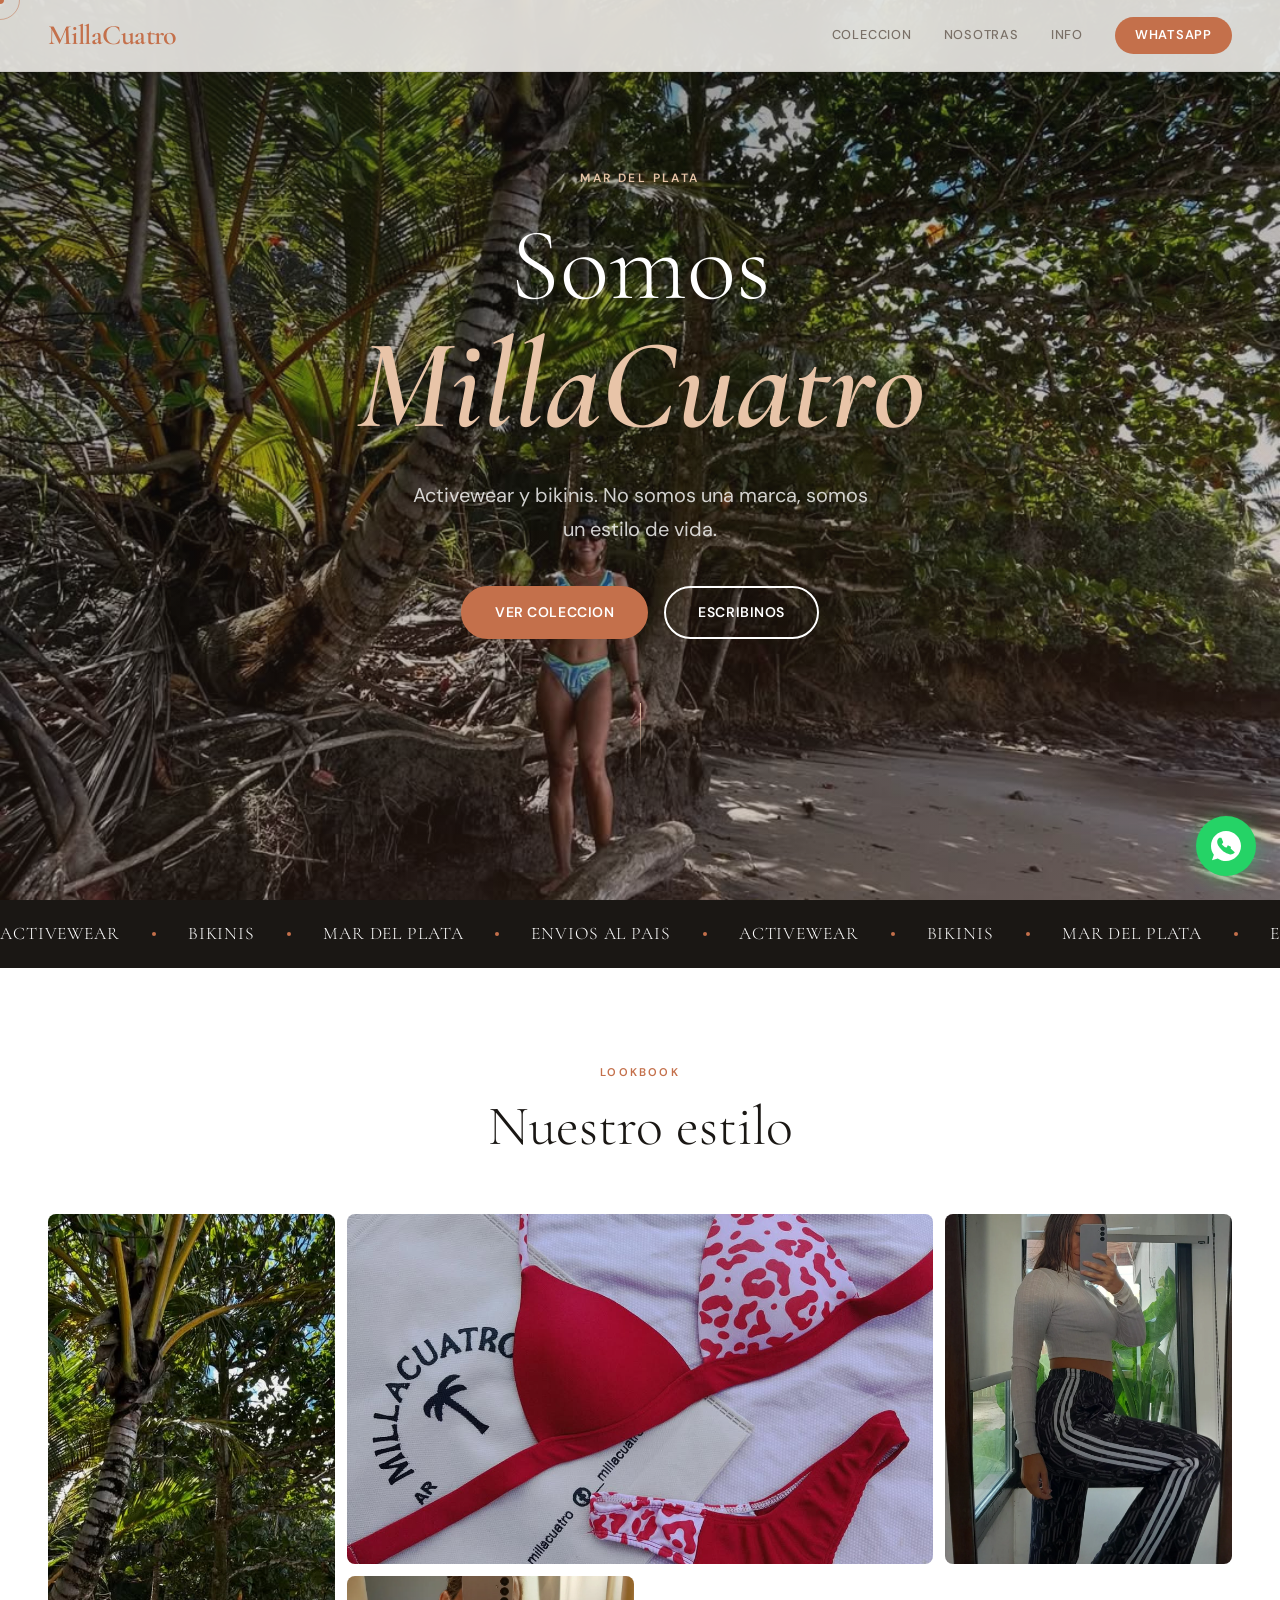
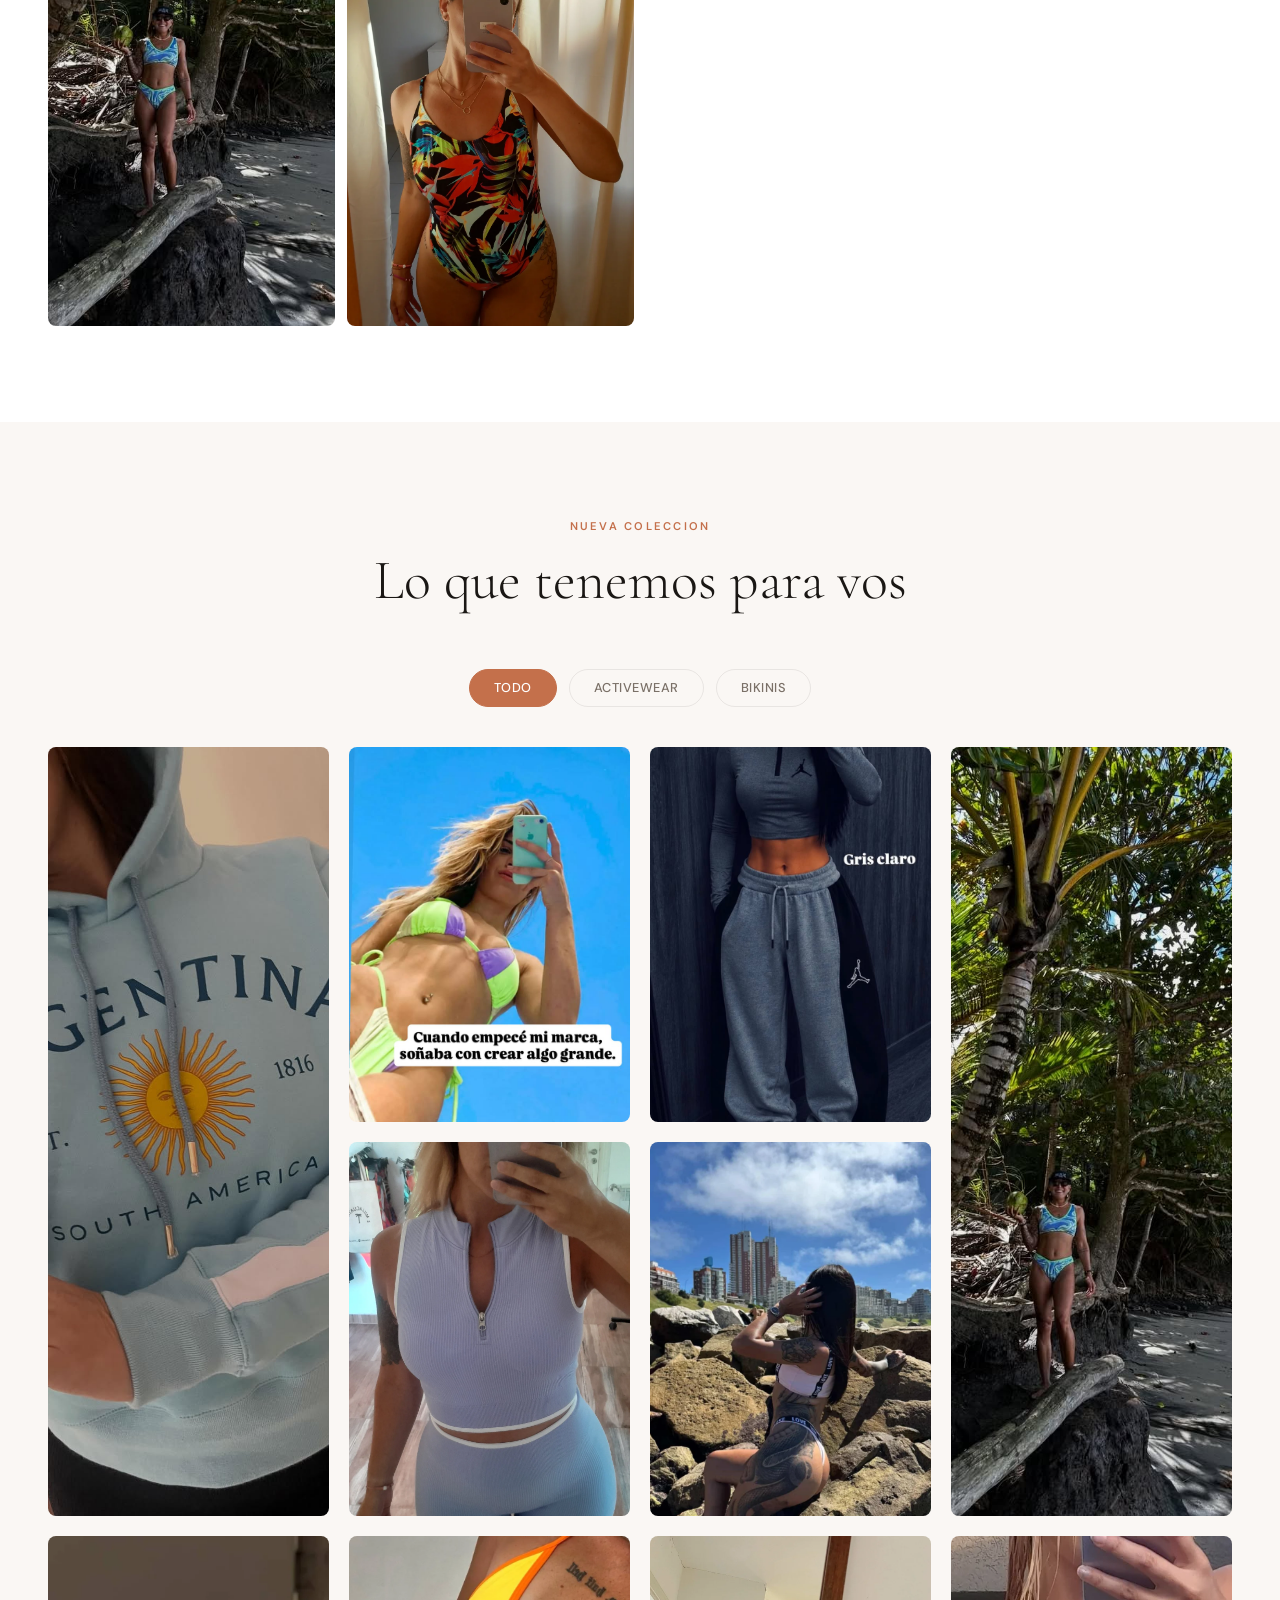
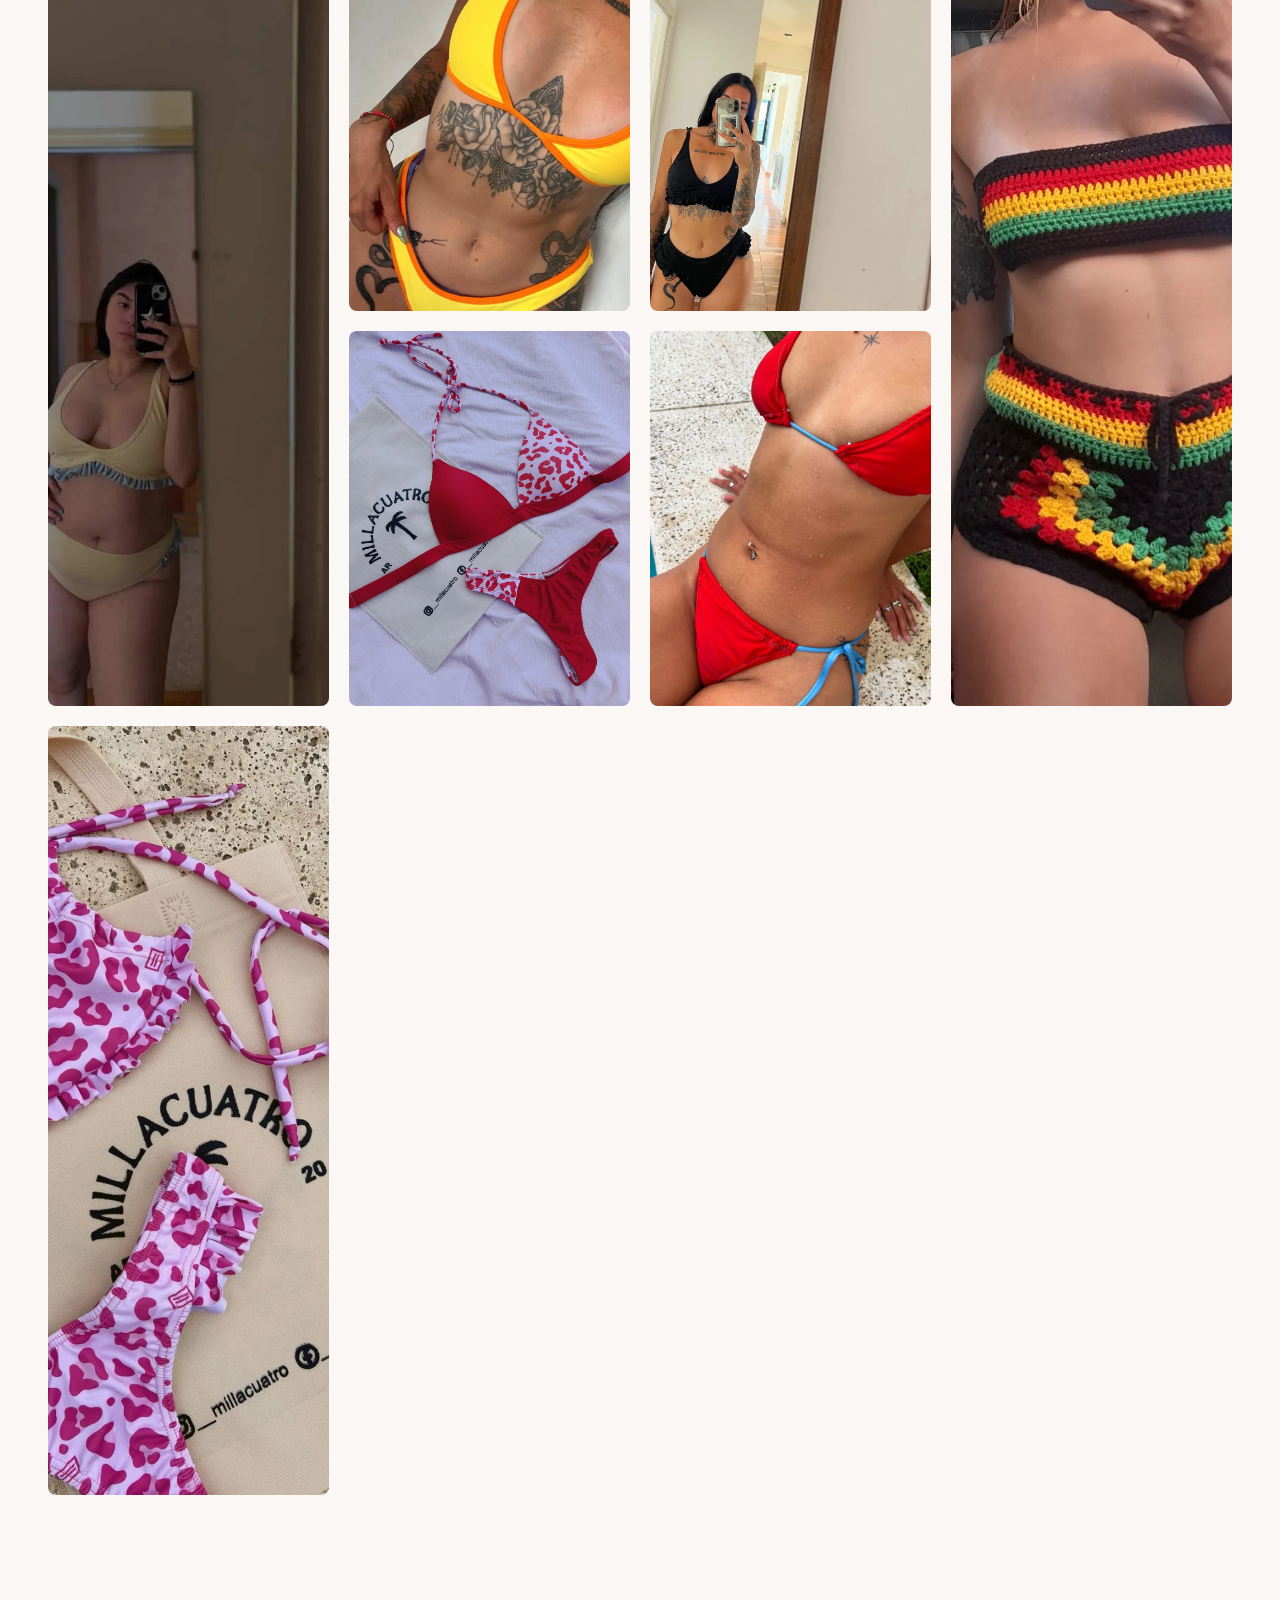
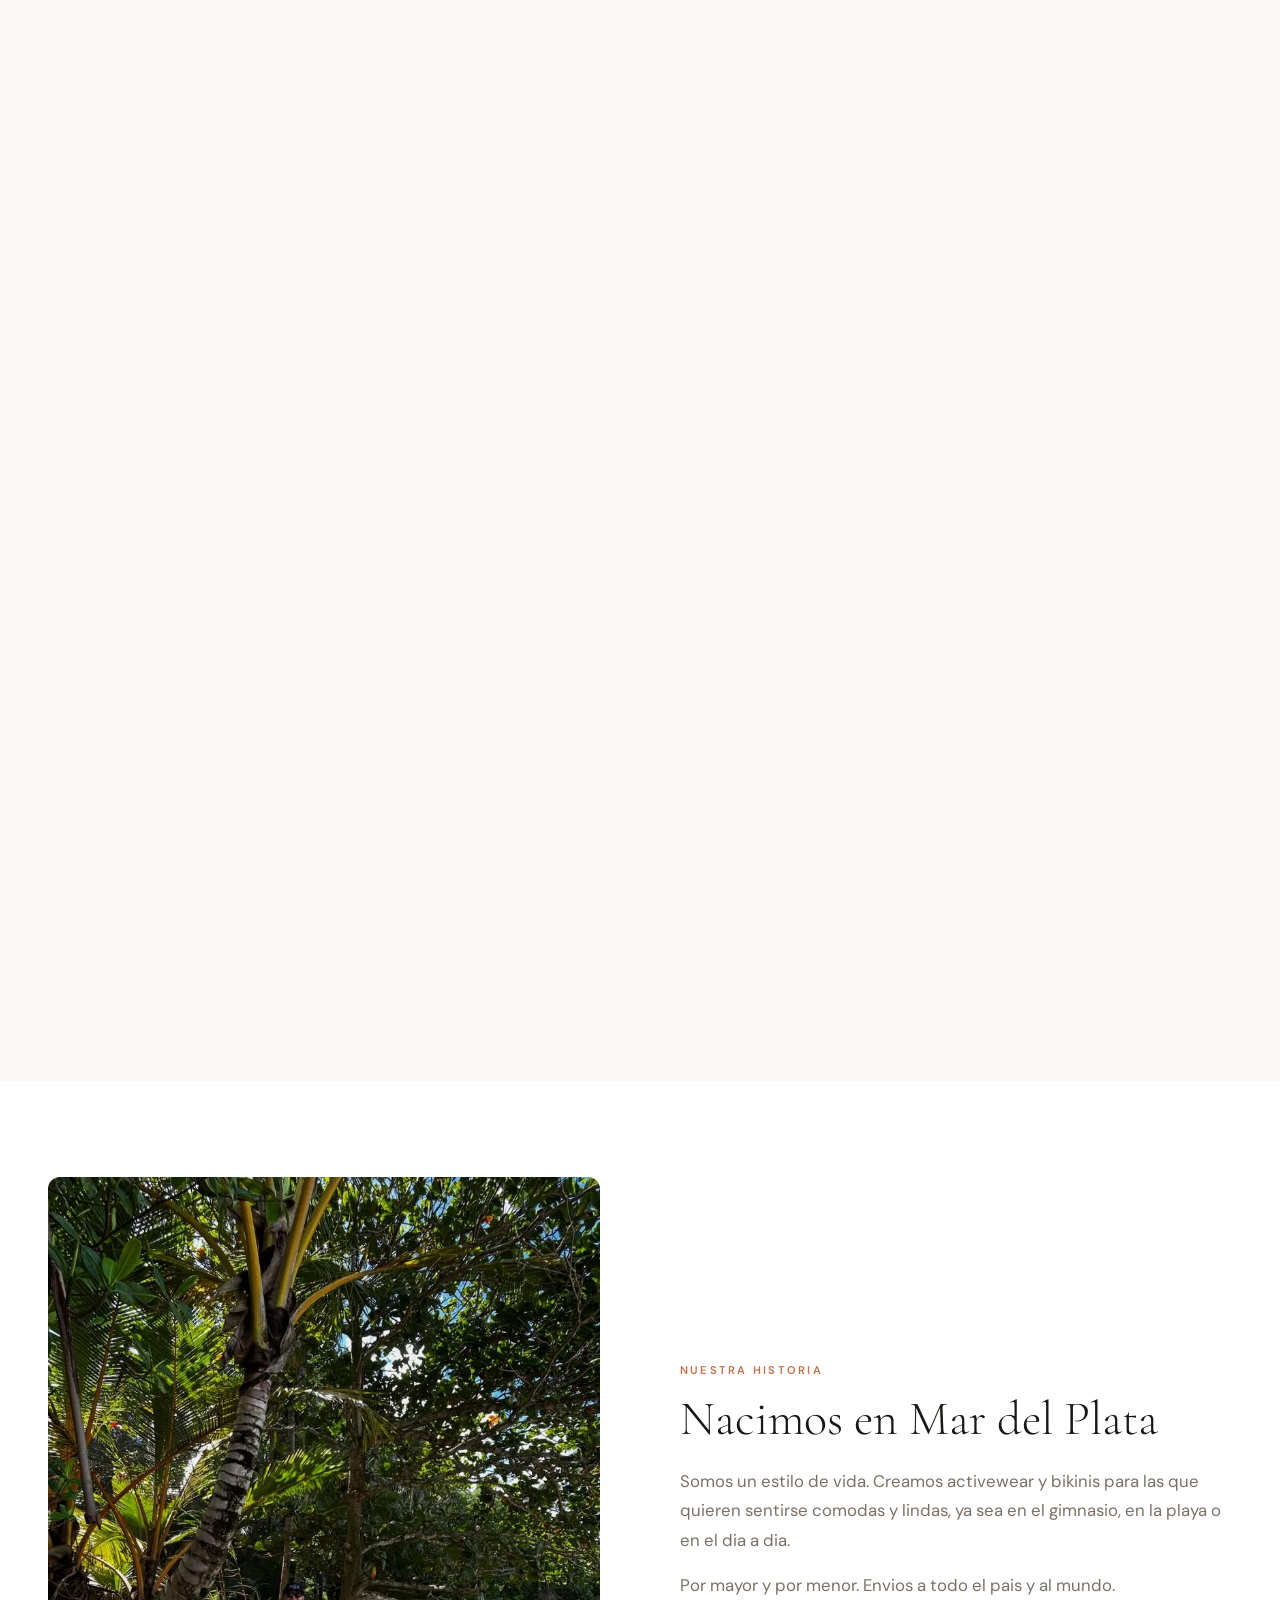
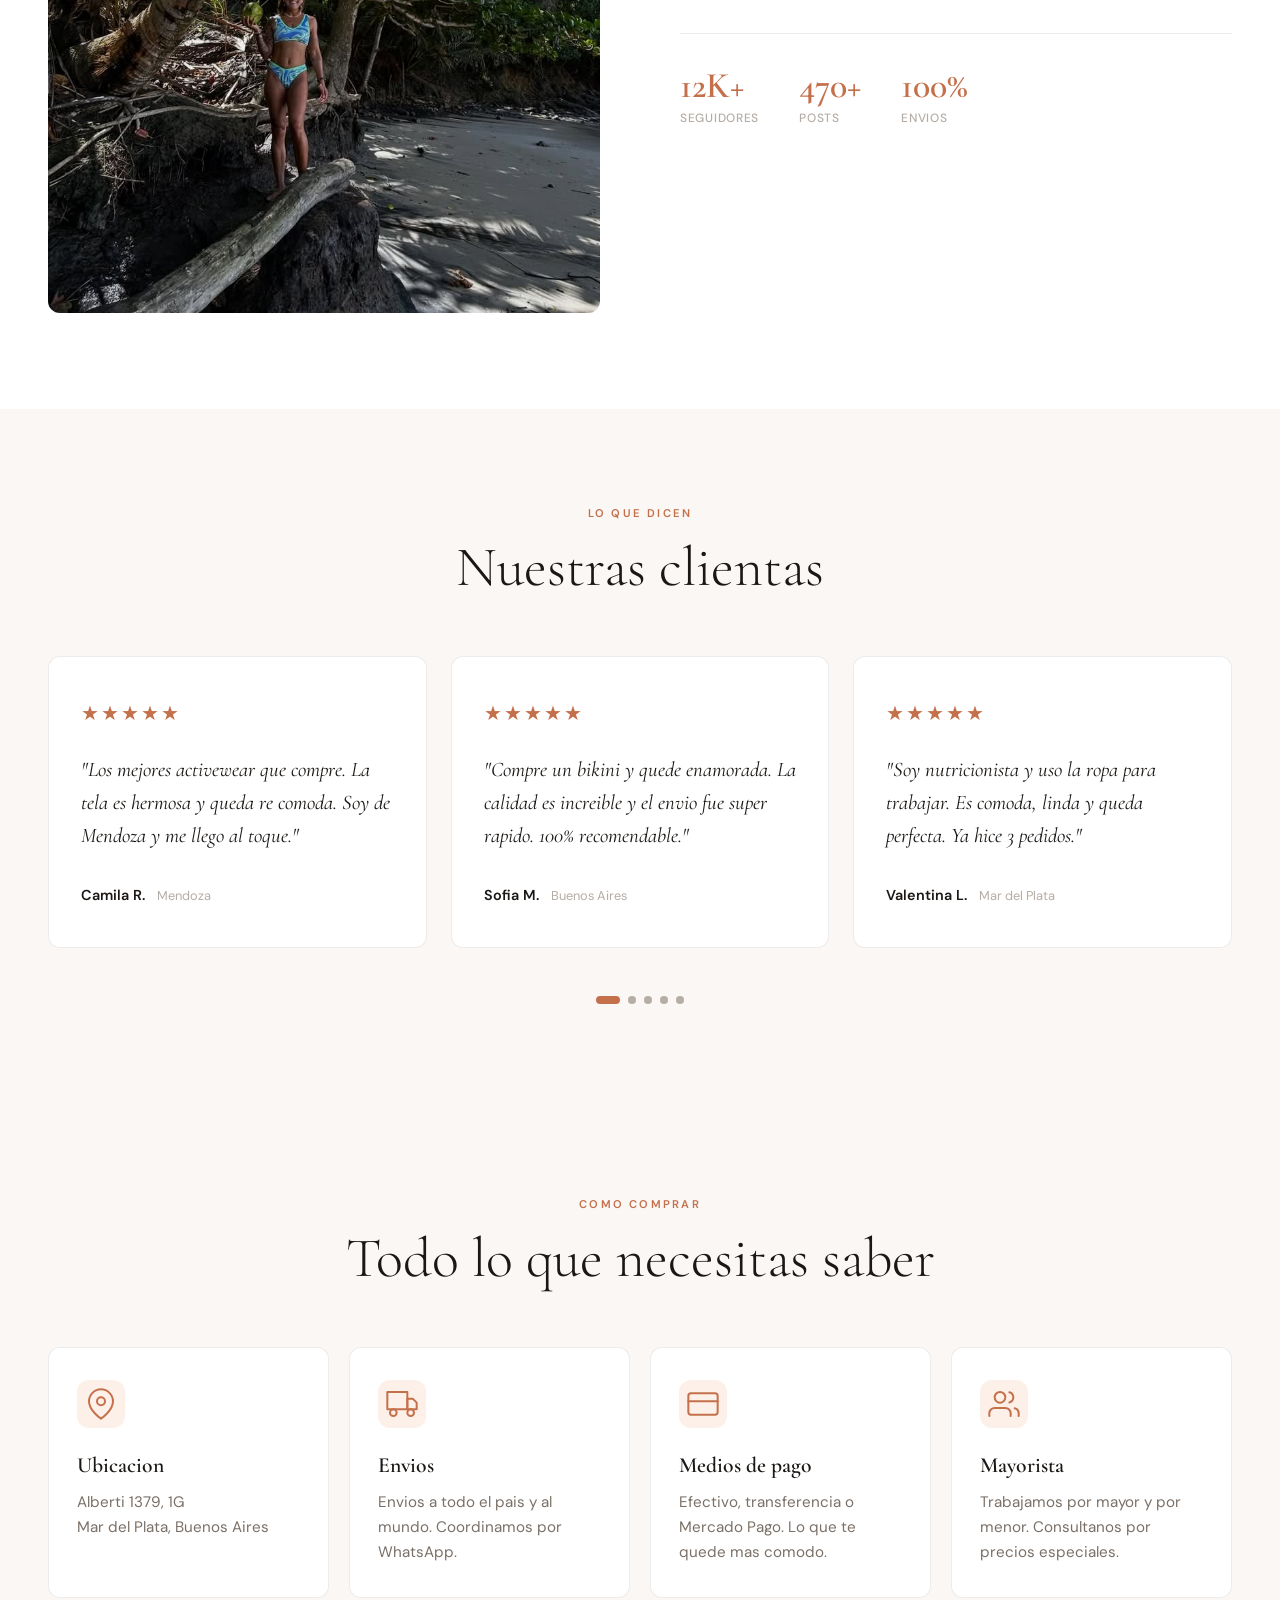
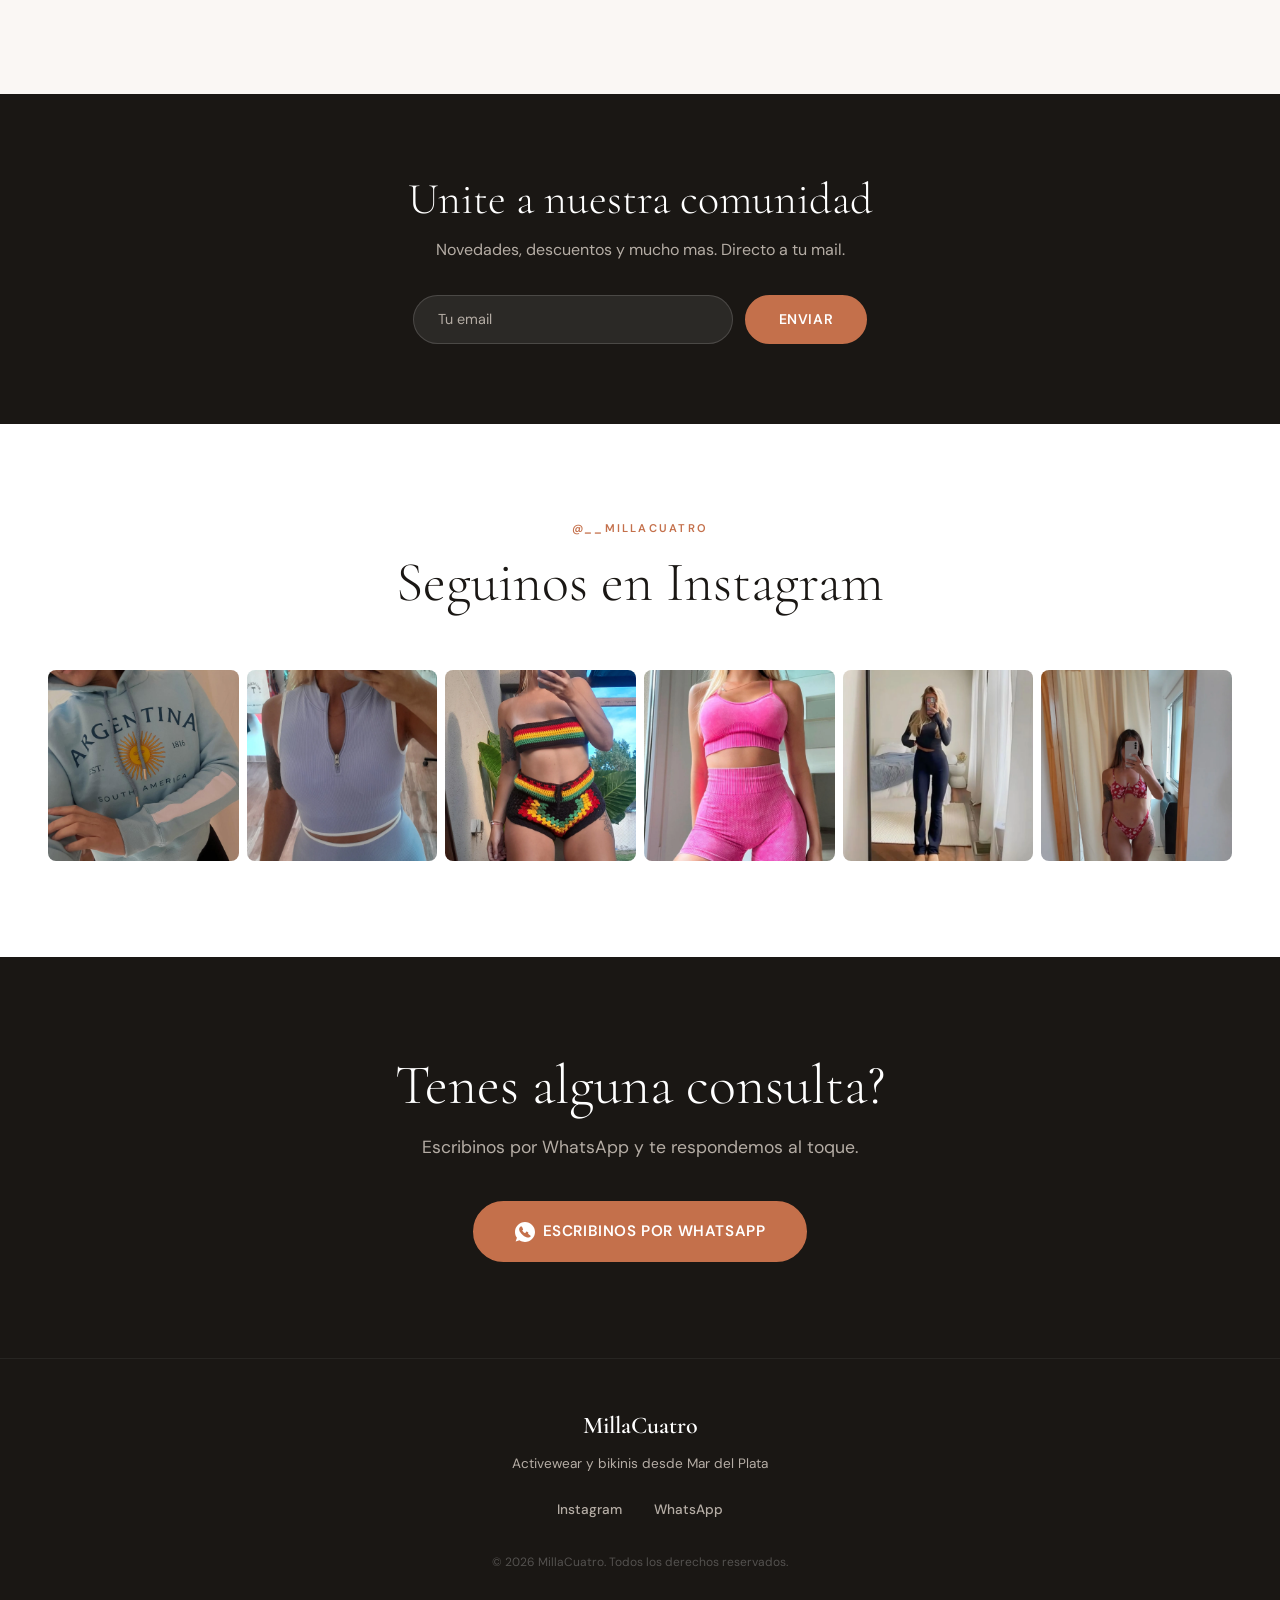
==== landing/index.html @ fb2aab0a "Landing page MillaCuatro con 8 features" ====
<!DOCTYPE html>
<html lang="es">
<head>
    <meta charset="UTF-8">
    <meta name="viewport" content="width=device-width, initial-scale=1.0">
    <title>MillaCuatro | Activewear y Bikinis en Mar del Plata</title>
    <meta name="description" content="MillaCuatro - Activewear y bikinis en Mar del Plata. Envios a todo el pais. Somos un estilo de vida.">
    <link rel="preconnect" href="https://fonts.googleapis.com">
    <link rel="preconnect" href="https://fonts.gstatic.com" crossorigin>
    <link href="https://fonts.googleapis.com/css2?family=Cormorant+Garamond:ital,wght@0,300;0,400;0,600;0,700;1,300;1,400&family=DM+Sans:ital,wght@0,300;0,400;0,500;0,600;0,700;1,400&display=swap" rel="stylesheet">
    <link rel="stylesheet" href="css/styles.css">
</head>
<body>

    <!-- Preloader -->
    <div class="preloader" id="preloader">
        <div class="preloader__inner">
            <span class="preloader__logo">MillaCuatro</span>
            <div class="preloader__bar"><div class="preloader__bar-fill"></div></div>
        </div>
    </div>

    <!-- Custom Cursor -->
    <div class="cursor" id="cursor"></div>
    <div class="cursor-follower" id="cursor-follower"></div>

    <!-- Header -->
    <header class="header" id="header">
        <div class="header__inner">
            <a href="#hero" class="header__logo">MillaCuatro</a>
            <nav class="header__nav" id="nav">
                <a href="#coleccion" class="header__link">Coleccion</a>
                <a href="#nosotras" class="header__link">Nosotras</a>
                <a href="#info" class="header__link">Info</a>
                <a href="#contacto" class="header__link header__link--cta">WhatsApp</a>
            </nav>
            <button class="header__burger" id="burger" aria-label="Menu">
                <span></span>
                <span></span>
                <span></span>
            </button>
        </div>
    </header>

    <!-- Mobile Menu -->
    <div class="mobile-menu" id="mobile-menu">
        <nav class="mobile-menu__nav">
            <a href="#coleccion" class="mobile-menu__link">Coleccion</a>
            <a href="#nosotras" class="mobile-menu__link">Nosotras</a>
            <a href="#info" class="mobile-menu__link">Info</a>
            <a href="#contacto" class="mobile-menu__link mobile-menu__link--cta">WhatsApp</a>
        </nav>
    </div>

    <!-- Hero -->
    <section class="hero" id="hero">
        <div class="hero__video-wrap">
            <video class="hero__video" autoplay muted loop playsinline poster="assets/productos/producto-04.jpg">
                <source src="assets/video/hero.mp4" type="video/mp4">
            </video>
            <div class="hero__overlay"></div>
        </div>
        <div class="hero__content">
            <p class="hero__tagline anim-fade-up">Mar del Plata</p>
            <h1 class="hero__title anim-fade-up" style="animation-delay: 0.15s">
                <span class="hero__title-line">Somos</span>
                <span class="hero__title-line hero__title-line--accent">MillaCuatro</span>
            </h1>
            <p class="hero__subtitle anim-fade-up" style="animation-delay: 0.3s">Activewear y bikinis. No somos una marca, somos un estilo de vida.</p>
            <div class="hero__actions anim-fade-up" style="animation-delay: 0.45s">
                <a href="#coleccion" class="btn btn--primary">Ver coleccion</a>
                <a href="https://wa.me/5492233396959" class="btn btn--outline" target="_blank" rel="noopener">Escribinos</a>
            </div>
            <div class="hero__scroll anim-fade-up" style="animation-delay: 0.6s">
                <div class="hero__scroll-line"></div>
            </div>
        </div>
    </section>

    <!-- Marquee -->
    <div class="marquee">
        <div class="marquee__inner">
            <span>Activewear</span>
            <span class="marquee__dot"></span>
            <span>Bikinis</span>
            <span class="marquee__dot"></span>
            <span>Mar del Plata</span>
            <span class="marquee__dot"></span>
            <span>Envios al pais</span>
            <span class="marquee__dot"></span>
            <span>Activewear</span>
            <span class="marquee__dot"></span>
            <span>Bikinis</span>
            <span class="marquee__dot"></span>
            <span>Mar del Plata</span>
            <span class="marquee__dot"></span>
            <span>Envios al pais</span>
            <span class="marquee__dot"></span>
        </div>
    </div>

    <!-- Lookbook -->
    <section class="lookbook" id="lookbook">
        <div class="container">
            <div class="section-header">
                <p class="section-header__tag anim-reveal">Lookbook</p>
                <h2 class="section-header__title anim-reveal">Nuestro estilo</h2>
            </div>
            <div class="lookbook__grid">
                <div class="lookbook__item lookbook__item--tall anim-reveal">
                    <img src="assets/productos/producto-04.jpg" alt="MillaCuatro Lookbook" loading="lazy">
                    <div class="lookbook__item-overlay">
                        <span class="lookbook__item-label">Activewear</span>
                    </div>
                </div>
                <div class="lookbook__item lookbook__item--wide anim-reveal">
                    <img src="assets/productos/producto-11.jpg" alt="MillaCuatro Lookbook" loading="lazy">
                    <div class="lookbook__item-overlay">
                        <span class="lookbook__item-label">Bikini</span>
                    </div>
                </div>
                <div class="lookbook__item anim-reveal">
                    <img src="assets/productos/producto-18.jpg" alt="MillaCuatro Lookbook" loading="lazy">
                    <div class="lookbook__item-overlay">
                        <span class="lookbook__item-label">Summer</span>
                    </div>
                </div>
                <div class="lookbook__item anim-reveal">
                    <img src="assets/productos/producto-23.jpg" alt="MillaCuatro Lookbook" loading="lazy">
                    <div class="lookbook__item-overlay">
                        <span class="lookbook__item-label">Estilo</span>
                    </div>
                </div>
            </div>
        </div>
    </section>

    <!-- Galeria de Productos -->
    <section class="gallery" id="coleccion">
        <div class="container">
            <div class="section-header">
                <p class="section-header__tag anim-reveal">Nueva coleccion</p>
                <h2 class="section-header__title anim-reveal">Lo que tenemos para vos</h2>
            </div>
            <div class="gallery__filters anim-reveal">
                <button class="gallery__filter active" data-filter="all">Todo</button>
                <button class="gallery__filter" data-filter="activewear">Activewear</button>
                <button class="gallery__filter" data-filter="bikini">Bikinis</button>
            </div>
            <div class="gallery__grid" id="gallery-grid">
                <!-- Se llena con JS -->
            </div>
        </div>
    </section>

    <!-- Nosotras -->
    <section class="about" id="nosotras">
        <div class="container">
            <div class="about__grid">
                <div class="about__image anim-reveal">
                    <img src="assets/productos/producto-04.jpg" alt="MillaCuatro" loading="lazy">
                </div>
                <div class="about__text">
                    <p class="section-header__tag anim-reveal">Nuestra historia</p>
                    <h2 class="about__title anim-reveal">Nacimos en Mar del Plata</h2>
                    <p class="about__desc anim-reveal">
                        Somos un estilo de vida. Creamos activewear y bikinis para las que quieren sentirse comodas y lindas, ya sea en el gimnasio, en la playa o en el dia a dia.
                    </p>
                    <p class="about__desc anim-reveal">
                        Por mayor y por menor. Envios a todo el pais y al mundo.
                    </p>
                    <div class="about__stats anim-reveal">
                        <div class="about__stat">
                            <span class="about__stat-num">12K+</span>
                            <span class="about__stat-label">Seguidores</span>
                        </div>
                        <div class="about__stat">
                            <span class="about__stat-num">470+</span>
                            <span class="about__stat-label">Posts</span>
                        </div>
                        <div class="about__stat">
                            <span class="about__stat-num">100%</span>
                            <span class="about__stat-label">Envios</span>
                        </div>
                    </div>
                </div>
            </div>
        </div>
    </section>

    <!-- Testimonios -->
    <section class="testimonials" id="testimonios">
        <div class="container">
            <div class="section-header">
                <p class="section-header__tag anim-reveal">Lo que dicen</p>
                <h2 class="section-header__title anim-reveal">Nuestras clientas</h2>
            </div>
            <div class="testimonials__wrapper anim-reveal">
                <div class="testimonials__track" id="testimonials-track">
                    <div class="testimonials__slide">
                        <div class="testimonials__card">
                            <div class="testimonials__stars">&#9733;&#9733;&#9733;&#9733;&#9733;</div>
                            <p class="testimonials__text">"Los mejores activewear que compre. La tela es hermosa y queda re comoda. Soy de Mendoza y me llego al toque."</p>
                            <div class="testimonials__author">
                                <span class="testimonials__name">Camila R.</span>
                                <span class="testimonials__location">Mendoza</span>
                            </div>
                        </div>
                    </div>
                    <div class="testimonials__slide">
                        <div class="testimonials__card">
                            <div class="testimonials__stars">&#9733;&#9733;&#9733;&#9733;&#9733;</div>
                            <p class="testimonials__text">"Compre un bikini y quede enamorada. La calidad es increible y el envio fue super rapido. 100% recomendable."</p>
                            <div class="testimonials__author">
                                <span class="testimonials__name">Sofia M.</span>
                                <span class="testimonials__location">Buenos Aires</span>
                            </div>
                        </div>
                    </div>
                    <div class="testimonials__slide">
                        <div class="testimonials__card">
                            <div class="testimonials__stars">&#9733;&#9733;&#9733;&#9733;&#9733;</div>
                            <p class="testimonials__text">"Soy nutricionista y uso la ropa para trabajar. Es comoda, linda y queda perfecta. Ya hice 3 pedidos."</p>
                            <div class="testimonials__author">
                                <span class="testimonials__name">Valentina L.</span>
                                <span class="testimonials__location">Mar del Plata</span>
                            </div>
                        </div>
                    </div>
                    <div class="testimonials__slide">
                        <div class="testimonials__card">
                            <div class="testimonials__stars">&#9733;&#9733;&#9733;&#9733;&#9733;</div>
                            <p class="testimonials__text">"El mejor lugar para comprar activewear. Los colores son hermosos y los precios son muy buenos para la calidad."</p>
                            <div class="testimonials__author">
                                <span class="testimonials__name">Julieta P.</span>
                                <span class="testimonials__location">Cordoba</span>
                            </div>
                        </div>
                    </div>
                    <div class="testimonials__slide">
                        <div class="testimonials__card">
                            <div class="testimonials__stars">&#9733;&#9733;&#9733;&#9733;&#9733;</div>
                            <p class="testimonials__text">"Les compre a mis amigas y todas quedaron encantadas. Son re lindos y muy comodos para el gym y la playa."</p>
                            <div class="testimonials__author">
                                <span class="testimonials__name">Lucia A.</span>
                                <span class="testimonials__location">Santa Fe</span>
                            </div>
                        </div>
                    </div>
                </div>
                <div class="testimonials__dots" id="testimonials-dots"></div>
            </div>
        </div>
    </section>

    <!-- Info -->
    <section class="info" id="info">
        <div class="container">
            <div class="section-header">
                <p class="section-header__tag anim-reveal">Como comprar</p>
                <h2 class="section-header__title anim-reveal">Todo lo que necesitas saber</h2>
            </div>
            <div class="info__grid">
                <div class="info__card anim-reveal">
                    <div class="info__card-icon">
                        <svg width="32" height="32" viewBox="0 0 24 24" fill="none" stroke="currentColor" stroke-width="1.5" stroke-linecap="round" stroke-linejoin="round"><path d="M21 10c0 7-9 13-9 13s-9-6-9-13a9 9 0 0 1 18 0z"/><circle cx="12" cy="10" r="3"/></svg>
                    </div>
                    <h3 class="info__card-title">Ubicacion</h3>
                    <p class="info__card-text">Alberti 1379, 1G<br>Mar del Plata, Buenos Aires</p>
                </div>
                <div class="info__card anim-reveal">
                    <div class="info__card-icon">
                        <svg width="32" height="32" viewBox="0 0 24 24" fill="none" stroke="currentColor" stroke-width="1.5" stroke-linecap="round" stroke-linejoin="round"><rect x="1" y="3" width="15" height="13"/><polygon points="16 8 20 8 23 11 23 16 16 16 16 8"/><circle cx="5.5" cy="18.5" r="2.5"/><circle cx="18.5" cy="18.5" r="2.5"/></svg>
                    </div>
                    <h3 class="info__card-title">Envios</h3>
                    <p class="info__card-text">Envios a todo el pais y al mundo. Coordinamos por WhatsApp.</p>
                </div>
                <div class="info__card anim-reveal">
                    <div class="info__card-icon">
                        <svg width="32" height="32" viewBox="0 0 24 24" fill="none" stroke="currentColor" stroke-width="1.5" stroke-linecap="round" stroke-linejoin="round"><rect x="1" y="4" width="22" height="16" rx="2" ry="2"/><line x1="1" y1="10" x2="23" y2="10"/></svg>
                    </div>
                    <h3 class="info__card-title">Medios de pago</h3>
                    <p class="info__card-text">Efectivo, transferencia o Mercado Pago. Lo que te quede mas comodo.</p>
                </div>
                <div class="info__card anim-reveal">
                    <div class="info__card-icon">
                        <svg width="32" height="32" viewBox="0 0 24 24" fill="none" stroke="currentColor" stroke-width="1.5" stroke-linecap="round" stroke-linejoin="round"><path d="M17 21v-2a4 4 0 0 0-4-4H5a4 4 0 0 0-4 4v2"/><circle cx="9" cy="7" r="4"/><path d="M23 21v-2a4 4 0 0 0-3-3.87"/><path d="M16 3.13a4 4 0 0 1 0 7.75"/></svg>
                    </div>
                    <h3 class="info__card-title">Mayorista</h3>
                    <p class="info__card-text">Trabajamos por mayor y por menor. Consultanos por precios especiales.</p>
                </div>
            </div>
        </div>
    </section>

    <!-- Newsletter -->
    <section class="newsletter" id="newsletter">
        <div class="container">
            <div class="newsletter__inner anim-reveal">
                <h2 class="newsletter__title">Unite a nuestra comunidad</h2>
                <p class="newsletter__text">Novedades, descuentos y mucho mas. Directo a tu mail.</p>
                <form class="newsletter__form" id="newsletter-form">
                    <input type="email" class="newsletter__input" placeholder="Tu email" required>
                    <button type="submit" class="btn btn--primary">Enviar</button>
                </form>
                <p class="newsletter__success" id="newsletter-success">Gracias! Pronto te escribimos.</p>
            </div>
        </div>
    </section>

    <!-- Instagram Feed -->
    <section class="instagram-feed" id="instagram">
        <div class="container">
            <div class="section-header">
                <p class="section-header__tag anim-reveal">@__millacuatro</p>
                <h2 class="section-header__title anim-reveal">Seguinos en Instagram</h2>
            </div>
            <div class="instagram-feed__grid anim-reveal" id="instagram-grid">
                <!-- Se llena con JS -->
            </div>
        </div>
    </section>

    <!-- CTA -->
    <section class="cta" id="contacto">
        <div class="container">
            <div class="cta__inner anim-reveal">
                <h2 class="cta__title">Tenes alguna consulta?</h2>
                <p class="cta__text">Escribinos por WhatsApp y te respondemos al toque.</p>
                <a href="https://wa.me/5492233396959" class="btn btn--primary btn--lg" target="_blank" rel="noopener">
                    <svg width="20" height="20" viewBox="0 0 32 32" fill="currentColor" style="margin-right: 8px; vertical-align: middle;"><path d="M16.004 0h-.008C7.174 0 0 7.176 0 16c0 3.5 1.132 6.744 3.058 9.374L1.054 31.25l6.112-1.97C9.688 30.994 12.764 32 16.004 32 24.826 32 32 24.822 32 16S24.826 0 16.004 0zm9.326 22.594c-.39 1.096-1.932 2.008-3.158 2.27-.84.18-1.936.322-5.648-1.216-4.75-1.97-7.806-6.79-8.04-7.104-.226-.314-1.896-2.524-1.896-4.814s1.2-3.41 1.63-3.882c.39-.428.924-.56 1.23-.56.314 0 .628.004.902.016.29.012.68-.11 1.064.812.39.944 1.33 3.24 1.446 3.472.116.232.194.504-.04.818-.232.314-.39.504-.78.818-.39.314-.78.702-.112 1.336.668.634 1.186 1.14 1.818 1.834.816.892 1.51 1.17 2.054 1.302.544.132.856-.116 1.17-.648.2-.338.47-.884.736-1.418.188-.39.428-.438.722-.264.296.172 1.872.884 2.194 1.042.322.158.536.238.614.37.078.132.078.764-.312 1.86z"/></svg>
                    Escribinos por WhatsApp
                </a>
            </div>
        </div>
    </section>

    <!-- Footer -->
    <footer class="footer">
        <div class="container">
            <div class="footer__inner">
                <div class="footer__brand">
                    <span class="footer__logo">MillaCuatro</span>
                    <p class="footer__tagline">Activewear y bikinis desde Mar del Plata</p>
                </div>
                <div class="footer__links">
                    <a href="https://www.instagram.com/__millacuatro/" target="_blank" rel="noopener" class="footer__link">Instagram</a>
                    <a href="https://wa.me/5492233396959" target="_blank" rel="noopener" class="footer__link">WhatsApp</a>
                </div>
                <p class="footer__copy">&copy; 2026 MillaCuatro. Todos los derechos reservados.</p>
            </div>
        </div>
    </footer>

    <!-- Boton fijo de WhatsApp -->
    <a href="https://wa.me/5492233396959" class="whatsapp-float" target="_blank" rel="noopener" aria-label="WhatsApp">
        <svg viewBox="0 0 32 32" fill="white" xmlns="http://www.w3.org/2000/svg">
            <path d="M16.004 0h-.008C7.174 0 0 7.176 0 16c0 3.5 1.132 6.744 3.058 9.374L1.054 31.25l6.112-1.97C9.688 30.994 12.764 32 16.004 32 24.826 32 32 24.822 32 16S24.826 0 16.004 0zm9.326 22.594c-.39 1.096-1.932 2.008-3.158 2.27-.84.18-1.936.322-5.648-1.216-4.75-1.97-7.806-6.79-8.04-7.104-.226-.314-1.896-2.524-1.896-4.814s1.2-3.41 1.63-3.882c.39-.428.924-.56 1.23-.56.314 0 .628.004.902.016.29.012.68-.11 1.064.812.39.944 1.33 3.24 1.446 3.472.116.232.194.504-.04.818-.232.314-.39.504-.78.818-.39.314-.78.702-.112 1.336.668.634 1.186 1.14 1.818 1.834.816.892 1.51 1.17 2.054 1.302.544.132.856-.116 1.17-.648.2-.338.47-.884.736-1.418.188-.39.428-.438.722-.264.296.172 1.872.884 2.194 1.042.322.158.536.238.614.37.078.132.078.764-.312 1.86z"/>
        </svg>
    </a>

    <script src="js/main.js"></script>
</body>
</html>
---- landing/css/styles.css ----
/* ========================================
   MillaCuatro - Landing Page
   Inspired by Zara, Jacquemus, Gymshark
   Mobile-first, animated, professional
   ======================================== */

/* --- Reset --- */
*,
*::before,
*::after {
    margin: 0;
    padding: 0;
    box-sizing: border-box;
}

html {
    scroll-behavior: smooth;
    scroll-padding-top: 80px;
    font-size: 16px;
}

body {
    font-family: 'DM Sans', -apple-system, BlinkMacSystemFont, sans-serif;
    background-color: var(--bg);
    color: var(--text);
    line-height: 1.6;
    -webkit-font-smoothing: antialiased;
    -moz-osx-font-smoothing: grayscale;
    overflow-x: hidden;
    cursor: none;
}

img {
    display: block;
    max-width: 100%;
    height: auto;
}

a {
    text-decoration: none;
    color: inherit;
}

button {
    border: none;
    background: none;
    cursor: pointer;
    font-family: inherit;
}

/* --- Variables --- */
:root {
    --bg: #FAF7F4;
    --bg-alt: #F2ECE6;
    --bg-dark: #1A1714;
    --text: #1A1714;
    --text-light: #7A7067;
    --text-muted: #B5ADA5;
    --accent: #C4704B;
    --accent-hover: #A85A38;
    --accent-light: #E8C4A8;
    --accent-bg: #FDF0E8;
    --white: #FFFFFF;
    --border: rgba(26, 23, 20, 0.08);
    --font-heading: 'Cormorant Garamond', Georgia, serif;
    --font-body: 'DM Sans', -apple-system, BlinkMacSystemFont, sans-serif;
    --container: 1280px;
    --gutter: clamp(1.25rem, 4vw, 3rem);
    --radius: 12px;
    --radius-sm: 8px;
    --shadow-sm: 0 2px 8px rgba(26, 23, 20, 0.04);
    --shadow-md: 0 8px 30px rgba(26, 23, 20, 0.08);
    --shadow-lg: 0 20px 60px rgba(26, 23, 20, 0.12);
    --transition: 0.4s cubic-bezier(0.25, 0.46, 0.45, 0.94);
    --transition-fast: 0.25s cubic-bezier(0.25, 0.46, 0.45, 0.94);
}

/* --- Container --- */
.container {
    max-width: var(--container);
    margin: 0 auto;
    padding: 0 var(--gutter);
}

/* ========================================
   Preloader
   ======================================== */
.preloader {
    position: fixed;
    inset: 0;
    z-index: 9999;
    background: var(--bg);
    display: flex;
    align-items: center;
    justify-content: center;
    transition: opacity 0.6s ease, visibility 0.6s ease;
}

.preloader.hidden {
    opacity: 0;
    visibility: hidden;
    pointer-events: none;
}

.preloader__inner {
    text-align: center;
}

.preloader__logo {
    font-family: var(--font-heading);
    font-size: 2.5rem;
    font-weight: 600;
    color: var(--accent);
    display: block;
    margin-bottom: 2rem;
    animation: preloaderPulse 1.5s ease-in-out infinite;
}

@keyframes preloaderPulse {
    0%, 100% { opacity: 1; }
    50% { opacity: 0.5; }
}

.preloader__bar {
    width: 200px;
    height: 2px;
    background: var(--border);
    border-radius: 2px;
    overflow: hidden;
    margin: 0 auto;
}

.preloader__bar-fill {
    width: 0%;
    height: 100%;
    background: var(--accent);
    border-radius: 2px;
    animation: preloaderBar 2s ease-in-out forwards;
}

@keyframes preloaderBar {
    0% { width: 0%; }
    50% { width: 70%; }
    100% { width: 100%; }
}

/* ========================================
   Custom Cursor
   ======================================== */
.cursor {
    position: fixed;
    top: 0;
    left: 0;
    width: 8px;
    height: 8px;
    background: var(--accent);
    border-radius: 50%;
    pointer-events: none;
    z-index: 10000;
    transform: translate(-50%, -50%);
    transition: width 0.2s, height 0.2s, background 0.2s;
}

.cursor-follower {
    position: fixed;
    top: 0;
    left: 0;
    width: 40px;
    height: 40px;
    border: 1.5px solid var(--accent);
    border-radius: 50%;
    pointer-events: none;
    z-index: 9999;
    transform: translate(-50%, -50%);
    transition: width 0.3s, height 0.3s, border-color 0.3s;
    opacity: 0.5;
}

.cursor--hover {
    width: 16px;
    height: 16px;
    background: var(--accent-hover);
}

.cursor-follower--hover {
    width: 60px;
    height: 60px;
    border-color: var(--accent-hover);
    opacity: 0.3;
}

/* ========================================
   Buttons
   ======================================== */
.btn {
    display: inline-flex;
    align-items: center;
    justify-content: center;
    padding: 0.85rem 2rem;
    font-family: var(--font-body);
    font-size: 0.875rem;
    font-weight: 600;
    letter-spacing: 0.04em;
    text-transform: uppercase;
    border-radius: 50px;
    transition: all var(--transition);
    cursor: pointer;
    white-space: nowrap;
}

.btn--primary {
    background-color: var(--accent);
    color: var(--white);
    border: 2px solid var(--accent);
}

.btn--primary:hover {
    background-color: var(--accent-hover);
    border-color: var(--accent-hover);
    transform: translateY(-2px);
    box-shadow: 0 8px 25px rgba(196, 112, 75, 0.35);
}

.btn--outline {
    background: transparent;
    color: var(--white);
    border: 2px solid var(--white);
}

.btn--outline:hover {
    background: var(--white);
    color: var(--text);
    transform: translateY(-2px);
}

.btn--lg {
    padding: 1rem 2.5rem;
    font-size: 0.95rem;
}

/* ========================================
   Header
   ======================================== */
.header {
    position: fixed;
    top: 0;
    left: 0;
    right: 0;
    z-index: 1000;
    height: 72px;
    display: flex;
    align-items: center;
    background: rgba(250, 247, 244, 0.85);
    backdrop-filter: blur(20px);
    -webkit-backdrop-filter: blur(20px);
    border-bottom: 1px solid var(--border);
    transition: all var(--transition);
}

.header--scrolled {
    height: 64px;
    box-shadow: var(--shadow-sm);
}

.header__inner {
    max-width: var(--container);
    margin: 0 auto;
    padding: 0 var(--gutter);
    width: 100%;
    display: flex;
    align-items: center;
    justify-content: space-between;
}

.header__logo {
    font-family: var(--font-heading);
    font-size: 1.75rem;
    font-weight: 600;
    color: var(--accent);
    letter-spacing: -0.02em;
    transition: opacity var(--transition-fast);
}

.header__logo:hover {
    opacity: 0.8;
}

.header__nav {
    display: flex;
    align-items: center;
    gap: 2rem;
}

.header__link {
    font-size: 0.8rem;
    font-weight: 500;
    letter-spacing: 0.06em;
    text-transform: uppercase;
    color: var(--text-light);
    transition: color var(--transition-fast);
    position: relative;
}

.header__link::after {
    content: '';
    position: absolute;
    bottom: -4px;
    left: 0;
    width: 0;
    height: 1.5px;
    background: var(--accent);
    transition: width var(--transition);
}

.header__link:hover {
    color: var(--text);
}

.header__link:hover::after {
    width: 100%;
}

.header__link--cta {
    background: var(--accent);
    color: var(--white) !important;
    padding: 0.5rem 1.25rem;
    border-radius: 50px;
    font-weight: 600;
}

.header__link--cta::after {
    display: none;
}

.header__link--cta:hover {
    background: var(--accent-hover);
    color: var(--white) !important;
}

/* Burger */
.header__burger {
    display: none;
    flex-direction: column;
    gap: 5px;
    padding: 8px;
    z-index: 1001;
}

.header__burger span {
    width: 24px;
    height: 2px;
    background: var(--text);
    transition: all var(--transition);
    transform-origin: center;
}

.header__burger.active span:nth-child(1) {
    transform: rotate(45deg) translate(5px, 5px);
}

.header__burger.active span:nth-child(2) {
    opacity: 0;
}

.header__burger.active span:nth-child(3) {
    transform: rotate(-45deg) translate(5px, -5px);
}

/* Mobile Menu */
.mobile-menu {
    position: fixed;
    top: 0;
    left: 0;
    right: 0;
    bottom: 0;
    z-index: 999;
    background: var(--bg);
    display: flex;
    align-items: center;
    justify-content: center;
    opacity: 0;
    pointer-events: none;
    transition: opacity var(--transition);
}

.mobile-menu.active {
    opacity: 1;
    pointer-events: all;
}

.mobile-menu__nav {
    display: flex;
    flex-direction: column;
    align-items: center;
    gap: 2rem;
}

.mobile-menu__link {
    font-family: var(--font-heading);
    font-size: 2.5rem;
    font-weight: 400;
    color: var(--text);
    transition: color var(--transition-fast);
}

.mobile-menu__link:hover {
    color: var(--accent);
}

.mobile-menu__link--cta {
    font-family: var(--font-body);
    font-size: 1rem;
    font-weight: 600;
    text-transform: uppercase;
    letter-spacing: 0.06em;
    background: var(--accent);
    color: var(--white) !important;
    padding: 0.75rem 2rem;
    border-radius: 50px;
    margin-top: 1rem;
}

/* ========================================
   Hero
   ======================================== */
.hero {
    position: relative;
    min-height: 100vh;
    display: flex;
    align-items: center;
    justify-content: center;
    overflow: hidden;
}

.hero__video-wrap {
    position: absolute;
    inset: 0;
}

.hero__video {
    width: 100%;
    height: 100%;
    object-fit: cover;
}

.hero__overlay {
    position: absolute;
    inset: 0;
    background: linear-gradient(
        160deg,
        rgba(26, 23, 20, 0.55) 0%,
        rgba(26, 23, 20, 0.3) 40%,
        rgba(196, 112, 75, 0.2) 100%
    );
}

.hero__content {
    position: relative;
    text-align: center;
    padding: 6rem var(--gutter) 4rem;
    z-index: 2;
}

.hero__tagline {
    font-family: var(--font-body);
    font-size: 0.75rem;
    font-weight: 600;
    letter-spacing: 0.2em;
    text-transform: uppercase;
    color: var(--accent-light);
    margin-bottom: 1.5rem;
}

.hero__title {
    font-family: var(--font-heading);
    font-weight: 300;
    line-height: 1.05;
    margin-bottom: 1.5rem;
}

.hero__title-line {
    display: block;
    font-size: clamp(3rem, 10vw, 7rem);
    color: var(--white);
}

.hero__title-line--accent {
    font-size: clamp(3.5rem, 12vw, 9rem);
    font-weight: 600;
    font-style: italic;
    color: var(--accent-light);
}

.hero__subtitle {
    font-size: clamp(1rem, 2.5vw, 1.25rem);
    color: rgba(255, 255, 255, 0.8);
    max-width: 480px;
    margin: 0 auto 2.5rem;
    line-height: 1.7;
}

.hero__actions {
    display: flex;
    gap: 1rem;
    justify-content: center;
    flex-wrap: wrap;
}

.hero__scroll {
    margin-top: 4rem;
}

.hero__scroll-line {
    width: 1px;
    height: 60px;
    background: linear-gradient(to bottom, var(--accent-light), transparent);
    margin: 0 auto;
    animation: scrollPulse 2s ease-in-out infinite;
}

@keyframes scrollPulse {
    0%, 100% { opacity: 1; transform: scaleY(1); }
    50% { opacity: 0.4; transform: scaleY(0.6); }
}

/* ========================================
   Animations (fade-up on scroll)
   ======================================== */
.anim-fade-up {
    opacity: 0;
    transform: translateY(30px);
    animation: fadeUp 0.8s cubic-bezier(0.25, 0.46, 0.45, 0.94) forwards;
}

@keyframes fadeUp {
    to {
        opacity: 1;
        transform: translateY(0);
    }
}

.anim-reveal {
    opacity: 0;
    transform: translateY(40px);
    transition: opacity 0.8s cubic-bezier(0.25, 0.46, 0.45, 0.94),
                transform 0.8s cubic-bezier(0.25, 0.46, 0.45, 0.94);
}

.anim-reveal.visible {
    opacity: 1;
    transform: translateY(0);
}

/* ========================================
   Marquee
   ======================================== */
.marquee {
    padding: 1.25rem 0;
    background: var(--bg-dark);
    color: var(--white);
    overflow: hidden;
    white-space: nowrap;
}

.marquee__inner {
    display: inline-flex;
    align-items: center;
    gap: 2rem;
    animation: marqueeScroll 25s linear infinite;
    font-family: var(--font-heading);
    font-size: 1.1rem;
    font-weight: 300;
    letter-spacing: 0.05em;
    text-transform: uppercase;
}

.marquee__dot {
    width: 4px;
    height: 4px;
    background: var(--accent);
    border-radius: 50%;
    flex-shrink: 0;
}

@keyframes marqueeScroll {
    0% { transform: translateX(0); }
    100% { transform: translateX(-50%); }
}

/* ========================================
   Section Headers
   ======================================== */
.section-header {
    text-align: center;
    margin-bottom: 3.5rem;
}

.section-header__tag {
    font-size: 0.7rem;
    font-weight: 600;
    letter-spacing: 0.2em;
    text-transform: uppercase;
    color: var(--accent);
    margin-bottom: 0.75rem;
}

.section-header__title {
    font-family: var(--font-heading);
    font-size: clamp(2rem, 5vw, 3.5rem);
    font-weight: 300;
    color: var(--text);
    line-height: 1.15;
}

/* ========================================
   Lookbook
   ======================================== */
.lookbook {
    padding: 6rem 0;
    background: var(--white);
}

.lookbook__grid {
    display: grid;
    grid-template-columns: 1fr 1fr;
    grid-template-rows: 250px 250px;
    gap: 0.75rem;
}

.lookbook__item {
    position: relative;
    overflow: hidden;
    border-radius: var(--radius-sm);
    cursor: pointer;
}

.lookbook__item--tall {
    grid-row: span 2;
}

.lookbook__item--wide {
    grid-column: span 2;
}

.lookbook__item img {
    width: 100%;
    height: 100%;
    object-fit: cover;
    transition: transform 0.7s cubic-bezier(0.25, 0.46, 0.45, 0.94);
}

.lookbook__item:hover img {
    transform: scale(1.08);
}

.lookbook__item-overlay {
    position: absolute;
    inset: 0;
    background: linear-gradient(to top, rgba(26, 23, 20, 0.6) 0%, transparent 50%);
    display: flex;
    align-items: flex-end;
    padding: 1.5rem;
    opacity: 0;
    transition: opacity var(--transition);
}

.lookbook__item:hover .lookbook__item-overlay {
    opacity: 1;
}

.lookbook__item-label {
    color: var(--white);
    font-family: var(--font-heading);
    font-size: 1.5rem;
    font-weight: 300;
    letter-spacing: 0.02em;
}

/* ========================================
   Gallery
   ======================================== */
.gallery {
    padding: 6rem 0;
    background: var(--bg);
}

.gallery__filters {
    display: flex;
    justify-content: center;
    gap: 0.75rem;
    margin-bottom: 2.5rem;
    flex-wrap: wrap;
}

.gallery__filter {
    padding: 0.6rem 1.5rem;
    font-size: 0.8rem;
    font-weight: 500;
    letter-spacing: 0.04em;
    text-transform: uppercase;
    color: var(--text-light);
    border: 1.5px solid var(--border);
    border-radius: 50px;
    transition: all var(--transition);
    cursor: pointer;
}

.gallery__filter:hover {
    border-color: var(--accent);
    color: var(--accent);
}

.gallery__filter.active {
    background: var(--accent);
    color: var(--white);
    border-color: var(--accent);
}

.gallery__grid {
    display: grid;
    grid-template-columns: repeat(2, 1fr);
    gap: 0.75rem;
}

.gallery__item {
    position: relative;
    aspect-ratio: 3 / 4;
    overflow: hidden;
    border-radius: var(--radius-sm);
    cursor: pointer;
    background: var(--bg-alt);
    transition: opacity 0.5s, transform 0.5s;
}

.gallery__item.hidden {
    opacity: 0;
    transform: scale(0.8);
    pointer-events: none;
    position: absolute;
    visibility: hidden;
}

.gallery__item:nth-child(3n + 1) {
    grid-row: span 2;
    aspect-ratio: auto;
}

.gallery__item img {
    width: 100%;
    height: 100%;
    object-fit: cover;
    transition: transform 0.7s cubic-bezier(0.25, 0.46, 0.45, 0.94);
}

.gallery__item:hover img {
    transform: scale(1.08);
}

.gallery__item-overlay {
    position: absolute;
    inset: 0;
    background: linear-gradient(to top, rgba(26, 23, 20, 0.5) 0%, transparent 50%);
    opacity: 0;
    transition: opacity var(--transition);
    display: flex;
    align-items: flex-end;
    padding: 1.25rem;
}

.gallery__item:hover .gallery__item-overlay {
    opacity: 1;
}

.gallery__item-label {
    color: var(--white);
    font-size: 0.8rem;
    font-weight: 500;
    letter-spacing: 0.04em;
}

.gallery__item--empty {
    display: flex;
    align-items: center;
    justify-content: center;
    font-size: 0.8rem;
    color: var(--text-muted);
    font-style: italic;
}

/* Lightbox */
.lightbox {
    position: fixed;
    inset: 0;
    z-index: 2000;
    background: rgba(26, 23, 20, 0.92);
    backdrop-filter: blur(10px);
    display: flex;
    align-items: center;
    justify-content: center;
    opacity: 0;
    pointer-events: none;
    transition: opacity var(--transition);
    cursor: pointer;
}

.lightbox.active {
    opacity: 1;
    pointer-events: all;
}

.lightbox__img {
    max-width: 90vw;
    max-height: 90vh;
    border-radius: var(--radius);
    object-fit: contain;
    transform: scale(0.9);
    transition: transform var(--transition);
}

.lightbox.active .lightbox__img {
    transform: scale(1);
}

.lightbox__close {
    position: absolute;
    top: 1.5rem;
    right: 1.5rem;
    color: var(--white);
    font-size: 2rem;
    cursor: pointer;
    width: 48px;
    height: 48px;
    display: flex;
    align-items: center;
    justify-content: center;
    border-radius: 50%;
    transition: background var(--transition-fast);
}

.lightbox__close:hover {
    background: rgba(255, 255, 255, 0.1);
}

/* ========================================
   About
   ======================================== */
.about {
    padding: 6rem 0;
    background: var(--white);
}

.about__grid {
    display: grid;
    grid-template-columns: 1fr;
    gap: 3rem;
    align-items: center;
}

.about__image {
    border-radius: var(--radius);
    overflow: hidden;
    aspect-ratio: 4 / 5;
}

.about__image img {
    width: 100%;
    height: 100%;
    object-fit: cover;
}

.about__title {
    font-family: var(--font-heading);
    font-size: clamp(2rem, 5vw, 3rem);
    font-weight: 300;
    color: var(--text);
    margin-bottom: 1.25rem;
    line-height: 1.15;
}

.about__desc {
    font-size: 1.05rem;
    color: var(--text-light);
    line-height: 1.75;
    margin-bottom: 1rem;
}

.about__stats {
    display: flex;
    gap: 2.5rem;
    margin-top: 2rem;
    padding-top: 2rem;
    border-top: 1px solid var(--border);
}

.about__stat {
    display: flex;
    flex-direction: column;
}

.about__stat-num {
    font-family: var(--font-heading);
    font-size: 2.25rem;
    font-weight: 600;
    color: var(--accent);
    line-height: 1.1;
}

.about__stat-label {
    font-size: 0.75rem;
    font-weight: 500;
    letter-spacing: 0.06em;
    text-transform: uppercase;
    color: var(--text-muted);
    margin-top: 0.25rem;
}

/* ========================================
   Testimonials
   ======================================== */
.testimonials {
    padding: 6rem 0;
    background: var(--bg);
    overflow: hidden;
}

.testimonials__wrapper {
    position: relative;
}

.testimonials__track {
    display: flex;
    gap: 1.5rem;
    overflow-x: auto;
    scroll-snap-type: x mandatory;
    -webkit-overflow-scrolling: touch;
    scrollbar-width: none;
    padding-bottom: 1rem;
}

.testimonials__track::-webkit-scrollbar {
    display: none;
}

.testimonials__slide {
    flex: 0 0 100%;
    scroll-snap-align: start;
}

.testimonials__card {
    background: var(--white);
    border-radius: var(--radius);
    padding: 2.5rem 2rem;
    border: 1px solid var(--border);
    min-height: 280px;
    display: flex;
    flex-direction: column;
}

.testimonials__stars {
    font-size: 1.25rem;
    color: var(--accent);
    margin-bottom: 1.5rem;
    letter-spacing: 0.1em;
}

.testimonials__text {
    font-family: var(--font-heading);
    font-size: 1.3rem;
    font-weight: 400;
    font-style: italic;
    color: var(--text);
    line-height: 1.6;
    flex: 1;
    margin-bottom: 2rem;
}

.testimonials__author {
    display: flex;
    align-items: center;
    gap: 0.75rem;
}

.testimonials__name {
    font-weight: 600;
    font-size: 0.9rem;
    color: var(--text);
}

.testimonials__location {
    font-size: 0.8rem;
    color: var(--text-muted);
}

.testimonials__dots {
    display: flex;
    justify-content: center;
    gap: 0.5rem;
    margin-top: 2rem;
}

.testimonials__dot {
    width: 8px;
    height: 8px;
    border-radius: 50%;
    background: var(--text-muted);
    border: none;
    cursor: pointer;
    transition: all var(--transition-fast);
}

.testimonials__dot.active {
    background: var(--accent);
    width: 24px;
    border-radius: 4px;
}

/* ========================================
   Info
   ======================================== */
.info {
    padding: 6rem 0;
    background: var(--bg);
}

.info__grid {
    display: grid;
    grid-template-columns: 1fr;
    gap: 1.25rem;
}

.info__card {
    background: var(--white);
    border-radius: var(--radius);
    padding: 2rem 1.75rem;
    transition: all var(--transition);
    border: 1px solid var(--border);
}

.info__card:hover {
    transform: translateY(-4px);
    box-shadow: var(--shadow-md);
    border-color: transparent;
}

.info__card-icon {
    width: 48px;
    height: 48px;
    border-radius: 12px;
    background: var(--accent-bg);
    color: var(--accent);
    display: flex;
    align-items: center;
    justify-content: center;
    margin-bottom: 1.25rem;
}

.info__card-title {
    font-family: var(--font-heading);
    font-size: 1.35rem;
    font-weight: 600;
    color: var(--text);
    margin-bottom: 0.5rem;
}

.info__card-text {
    font-size: 0.95rem;
    color: var(--text-light);
    line-height: 1.65;
}

/* ========================================
   Newsletter
   ======================================== */
.newsletter {
    padding: 5rem 0;
    background: var(--bg-dark);
}

.newsletter__inner {
    text-align: center;
    max-width: 560px;
    margin: 0 auto;
}

.newsletter__title {
    font-family: var(--font-heading);
    font-size: clamp(1.75rem, 4vw, 2.75rem);
    font-weight: 300;
    color: var(--white);
    margin-bottom: 0.75rem;
    line-height: 1.15;
}

.newsletter__text {
    font-size: 1rem;
    color: var(--text-muted);
    margin-bottom: 2rem;
}

.newsletter__form {
    display: flex;
    gap: 0.75rem;
    justify-content: center;
}

.newsletter__input {
    flex: 1;
    max-width: 320px;
    padding: 0.85rem 1.5rem;
    font-family: var(--font-body);
    font-size: 0.9rem;
    color: var(--white);
    background: rgba(255, 255, 255, 0.08);
    border: 1.5px solid rgba(255, 255, 255, 0.15);
    border-radius: 50px;
    outline: none;
    transition: border-color var(--transition-fast);
}

.newsletter__input::placeholder {
    color: var(--text-muted);
}

.newsletter__input:focus {
    border-color: var(--accent);
}

.newsletter__success {
    display: none;
    font-size: 1rem;
    color: var(--accent-light);
    margin-top: 1.5rem;
    font-weight: 500;
}

.newsletter__success.show {
    display: block;
    animation: fadeUp 0.5s ease forwards;
}

/* ========================================
   Instagram Feed
   ======================================== */
.instagram-feed {
    padding: 6rem 0;
    background: var(--white);
}

.instagram-feed__grid {
    display: grid;
    grid-template-columns: repeat(3, 1fr);
    gap: 0.5rem;
}

.instagram-feed__item {
    position: relative;
    aspect-ratio: 1;
    overflow: hidden;
    border-radius: var(--radius-sm);
    cursor: pointer;
}

.instagram-feed__item img {
    width: 100%;
    height: 100%;
    object-fit: cover;
    transition: transform 0.7s cubic-bezier(0.25, 0.46, 0.45, 0.94);
}

.instagram-feed__item:hover img {
    transform: scale(1.08);
}

.instagram-feed__item-overlay {
    position: absolute;
    inset: 0;
    background: rgba(26, 23, 20, 0.5);
    display: flex;
    align-items: center;
    justify-content: center;
    opacity: 0;
    transition: opacity var(--transition);
}

.instagram-feed__item:hover .instagram-feed__item-overlay {
    opacity: 1;
}

.instagram-feed__icon {
    color: var(--white);
    width: 36px;
    height: 36px;
}

/* ========================================
   CTA
   ======================================== */
.cta {
    padding: 6rem 0;
    background: var(--bg-dark);
}

.cta__inner {
    text-align: center;
}

.cta__title {
    font-family: var(--font-heading);
    font-size: clamp(2rem, 5vw, 3.5rem);
    font-weight: 300;
    color: var(--white);
    margin-bottom: 1rem;
    line-height: 1.15;
}

.cta__text {
    font-size: 1.1rem;
    color: var(--text-muted);
    margin-bottom: 2.5rem;
}

/* ========================================
   Footer
   ======================================== */
.footer {
    padding: 3rem 0 2rem;
    background: var(--bg-dark);
    border-top: 1px solid rgba(255, 255, 255, 0.06);
}

.footer__inner {
    text-align: center;
}

.footer__logo {
    font-family: var(--font-heading);
    font-size: 1.5rem;
    font-weight: 600;
    color: var(--white);
}

.footer__tagline {
    font-size: 0.85rem;
    color: var(--text-muted);
    margin-top: 0.5rem;
    margin-bottom: 1.5rem;
}

.footer__links {
    display: flex;
    justify-content: center;
    gap: 2rem;
    margin-bottom: 2rem;
}

.footer__link {
    font-size: 0.85rem;
    font-weight: 500;
    color: var(--text-muted);
    transition: color var(--transition-fast);
}

.footer__link:hover {
    color: var(--white);
}

.footer__copy {
    font-size: 0.75rem;
    color: rgba(255, 255, 255, 0.25);
}

/* ========================================
   WhatsApp Float
   ======================================== */
.whatsapp-float {
    position: fixed;
    bottom: 1.5rem;
    right: 1.5rem;
    width: 60px;
    height: 60px;
    background: #25D366;
    border-radius: 50%;
    display: flex;
    align-items: center;
    justify-content: center;
    box-shadow: 0 4px 20px rgba(37, 211, 102, 0.4);
    z-index: 1500;
    transition: all var(--transition);
}

.whatsapp-float:hover {
    transform: scale(1.1);
    box-shadow: 0 6px 25px rgba(37, 211, 102, 0.5);
}

.whatsapp-float svg {
    width: 30px;
    height: 30px;
}

/* ========================================
    Responsive: Tablet (>=600px)
   ======================================== */
@media (min-width: 600px) {
    .gallery__grid {
        grid-template-columns: repeat(3, 1fr);
        gap: 1rem;
    }

    .info__grid {
        grid-template-columns: repeat(2, 1fr);
    }

    .about__grid {
        grid-template-columns: 1fr 1fr;
        gap: 4rem;
    }

    .about__image {
        aspect-ratio: 3 / 4;
    }

    .lookbook__grid {
        grid-template-columns: 1fr 1fr 1fr;
        grid-template-rows: 300px 300px;
    }

    .testimonials__slide {
        flex: 0 0 calc(50% - 0.75rem);
    }

    .instagram-feed__grid {
        grid-template-columns: repeat(6, 1fr);
    }
}

/* ========================================
    Responsive: Desktop (>=900px)
   ======================================== */
@media (min-width: 900px) {
    .header__burger {
        display: none !important;
    }

    .gallery__grid {
        grid-template-columns: repeat(4, 1fr);
        gap: 1.25rem;
    }

    .gallery__item:nth-child(3n + 1) {
        grid-row: span 2;
    }

    .info__grid {
        grid-template-columns: repeat(4, 1fr);
    }

    .about__grid {
        gap: 5rem;
    }

    .hero__title-line {
        font-size: clamp(4rem, 8vw, 7rem);
    }

    .hero__title-line--accent {
        font-size: clamp(5rem, 10vw, 9rem);
    }

    .lookbook__grid {
        grid-template-columns: 1fr 1fr 1fr 1fr;
        grid-template-rows: 350px 350px;
    }

    .lookbook__item--wide {
        grid-column: span 2;
    }

    .testimonials__slide {
        flex: 0 0 calc(33.333% - 1rem);
    }
}

/* ========================================
    Responsive: Mobile (<=599px)
   ======================================== */
@media (max-width: 599px) {
    .header__nav {
        display: none;
    }

    .header__burger {
        display: flex;
    }

    .gallery__grid {
        grid-template-columns: repeat(2, 1fr);
        gap: 0.5rem;
    }

    .gallery__item:nth-child(3n + 1) {
        grid-row: span 1;
        aspect-ratio: 3 / 4;
    }

    .about__grid {
        gap: 2rem;
    }

    .about__stats {
        gap: 1.5rem;
    }

    .info__grid {
        gap: 1rem;
    }

    .info__card {
        padding: 1.5rem 1.25rem;
    }

    .btn {
        padding: 0.75rem 1.5rem;
        font-size: 0.8rem;
    }

    .newsletter__form {
        flex-direction: column;
        align-items: stretch;
    }

    .newsletter__input {
        max-width: 100%;
    }

    .instagram-feed__grid {
        grid-template-columns: repeat(3, 1fr);
    }

    .lookbook__grid {
        grid-template-rows: 200px 200px;
    }

    .cursor, .cursor-follower {
        display: none !important;
    }
}

/* ========================================
    Responsive: Hover media query for cursor
   ======================================== */
@media (hover: none) {
    .cursor, .cursor-follower {
        display: none !important;
    }
}

/* ========================================
    Smooth scrollbar
   ======================================== */
::-webkit-scrollbar {
    width: 8px;
}

::-webkit-scrollbar-track {
    background: var(--bg);
}

::-webkit-scrollbar-thumb {
    background: var(--text-muted);
    border-radius: 4px;
}

::-webkit-scrollbar-thumb:hover {
    background: var(--accent);
}

/* ========================================
    Selection
   ======================================== */
::selection {
    background: var(--accent-light);
    color: var(--text);
}
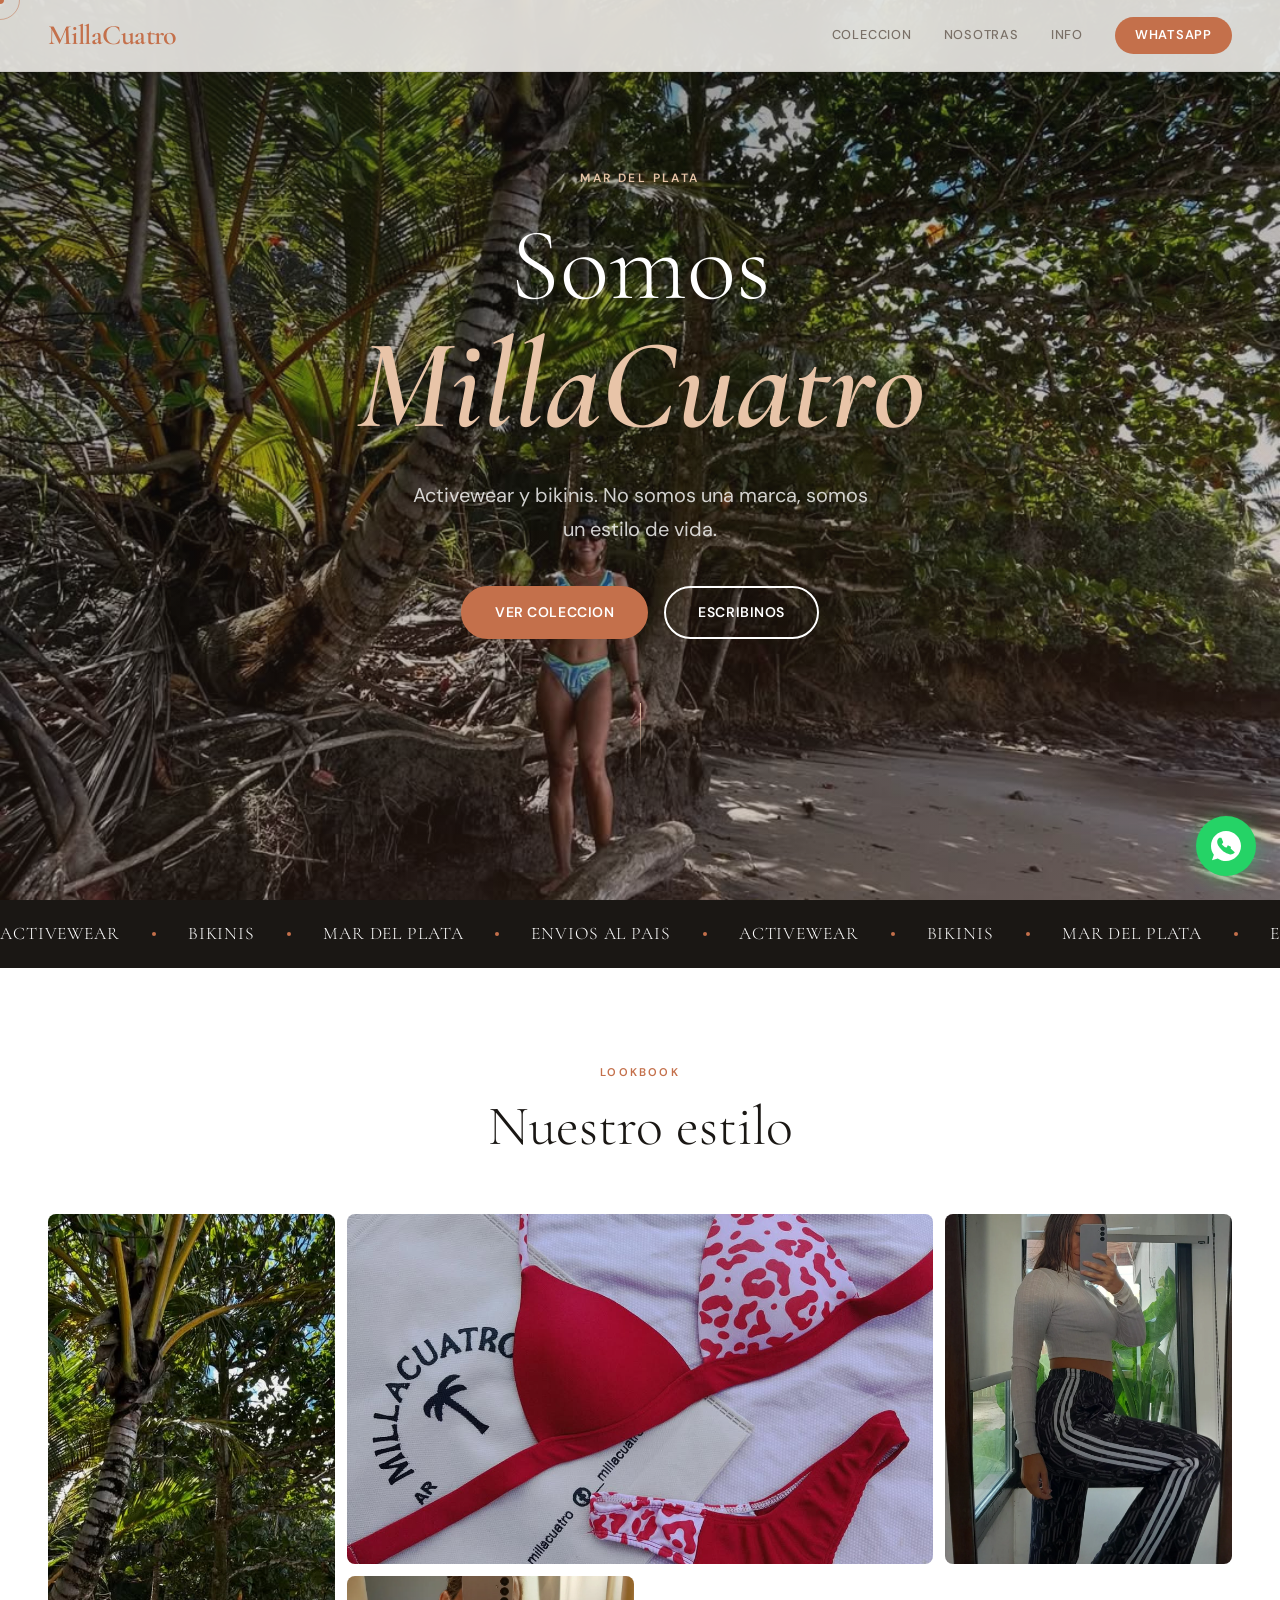
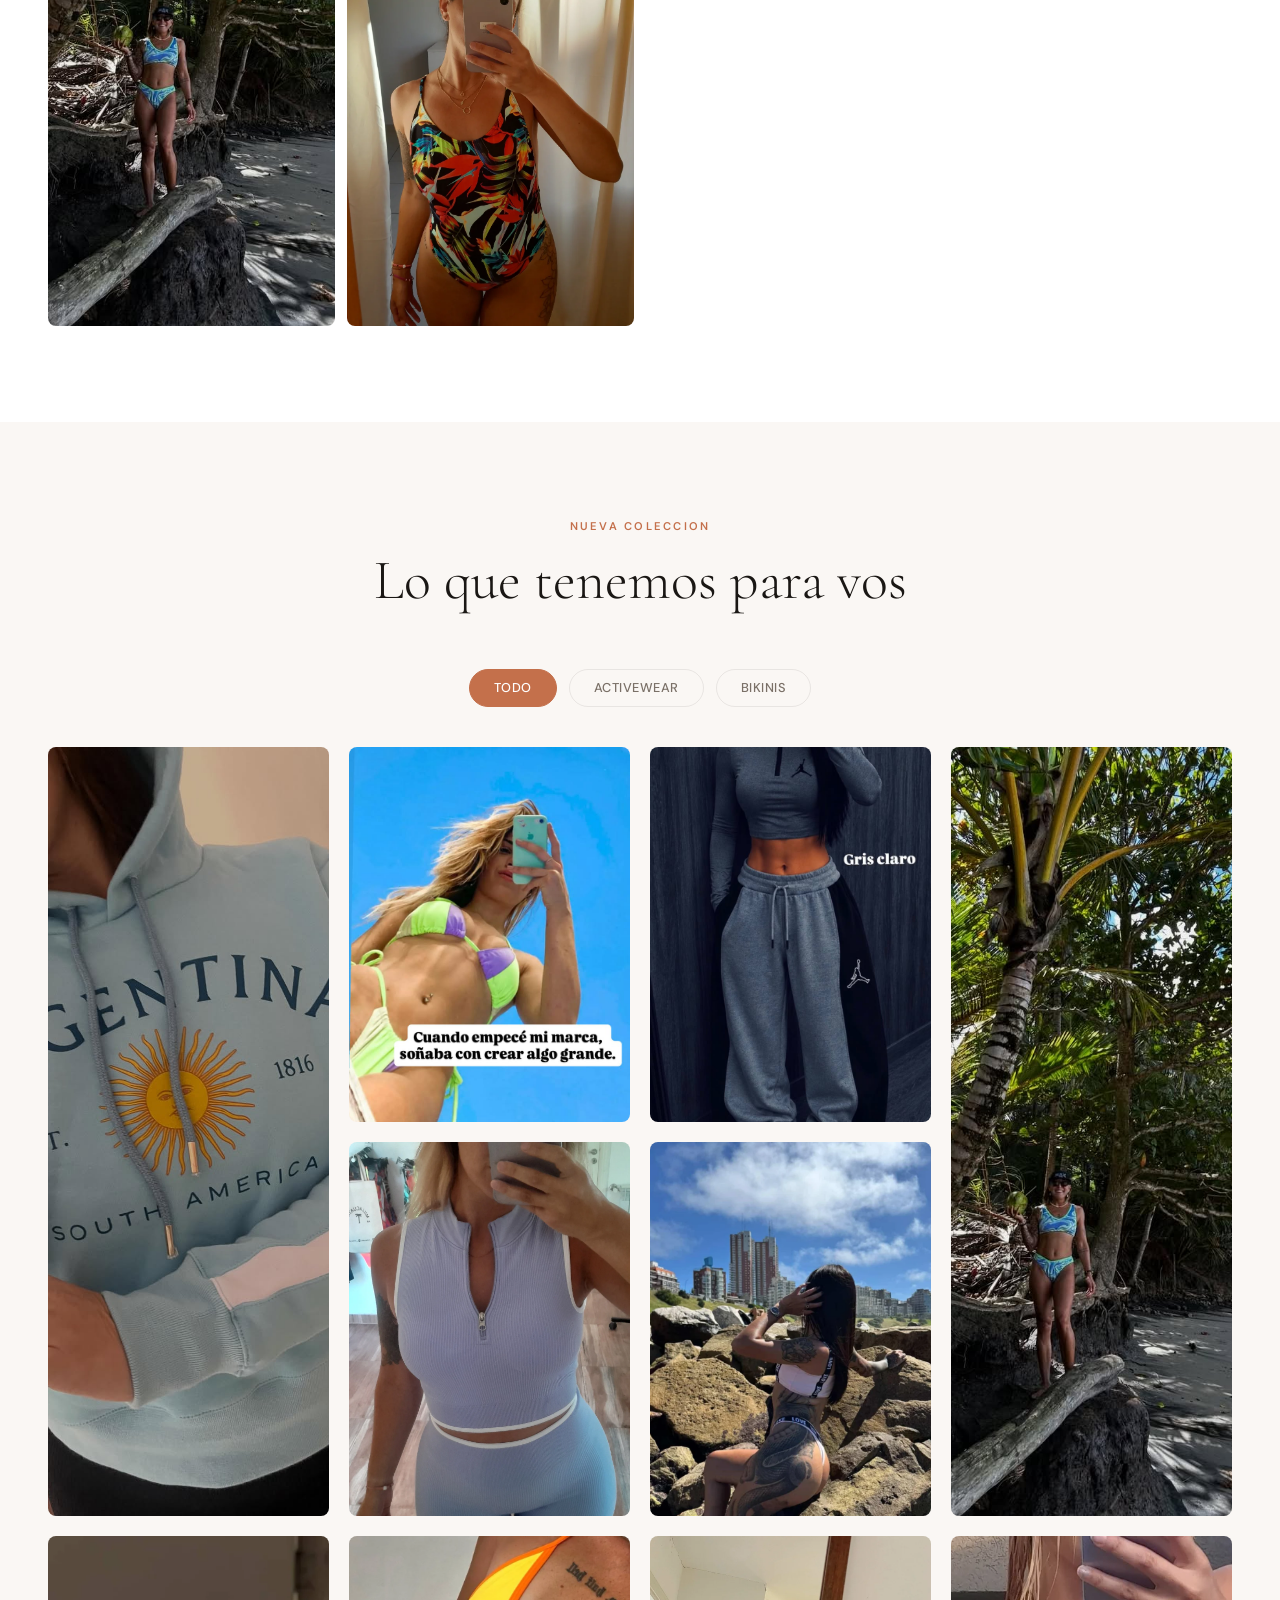
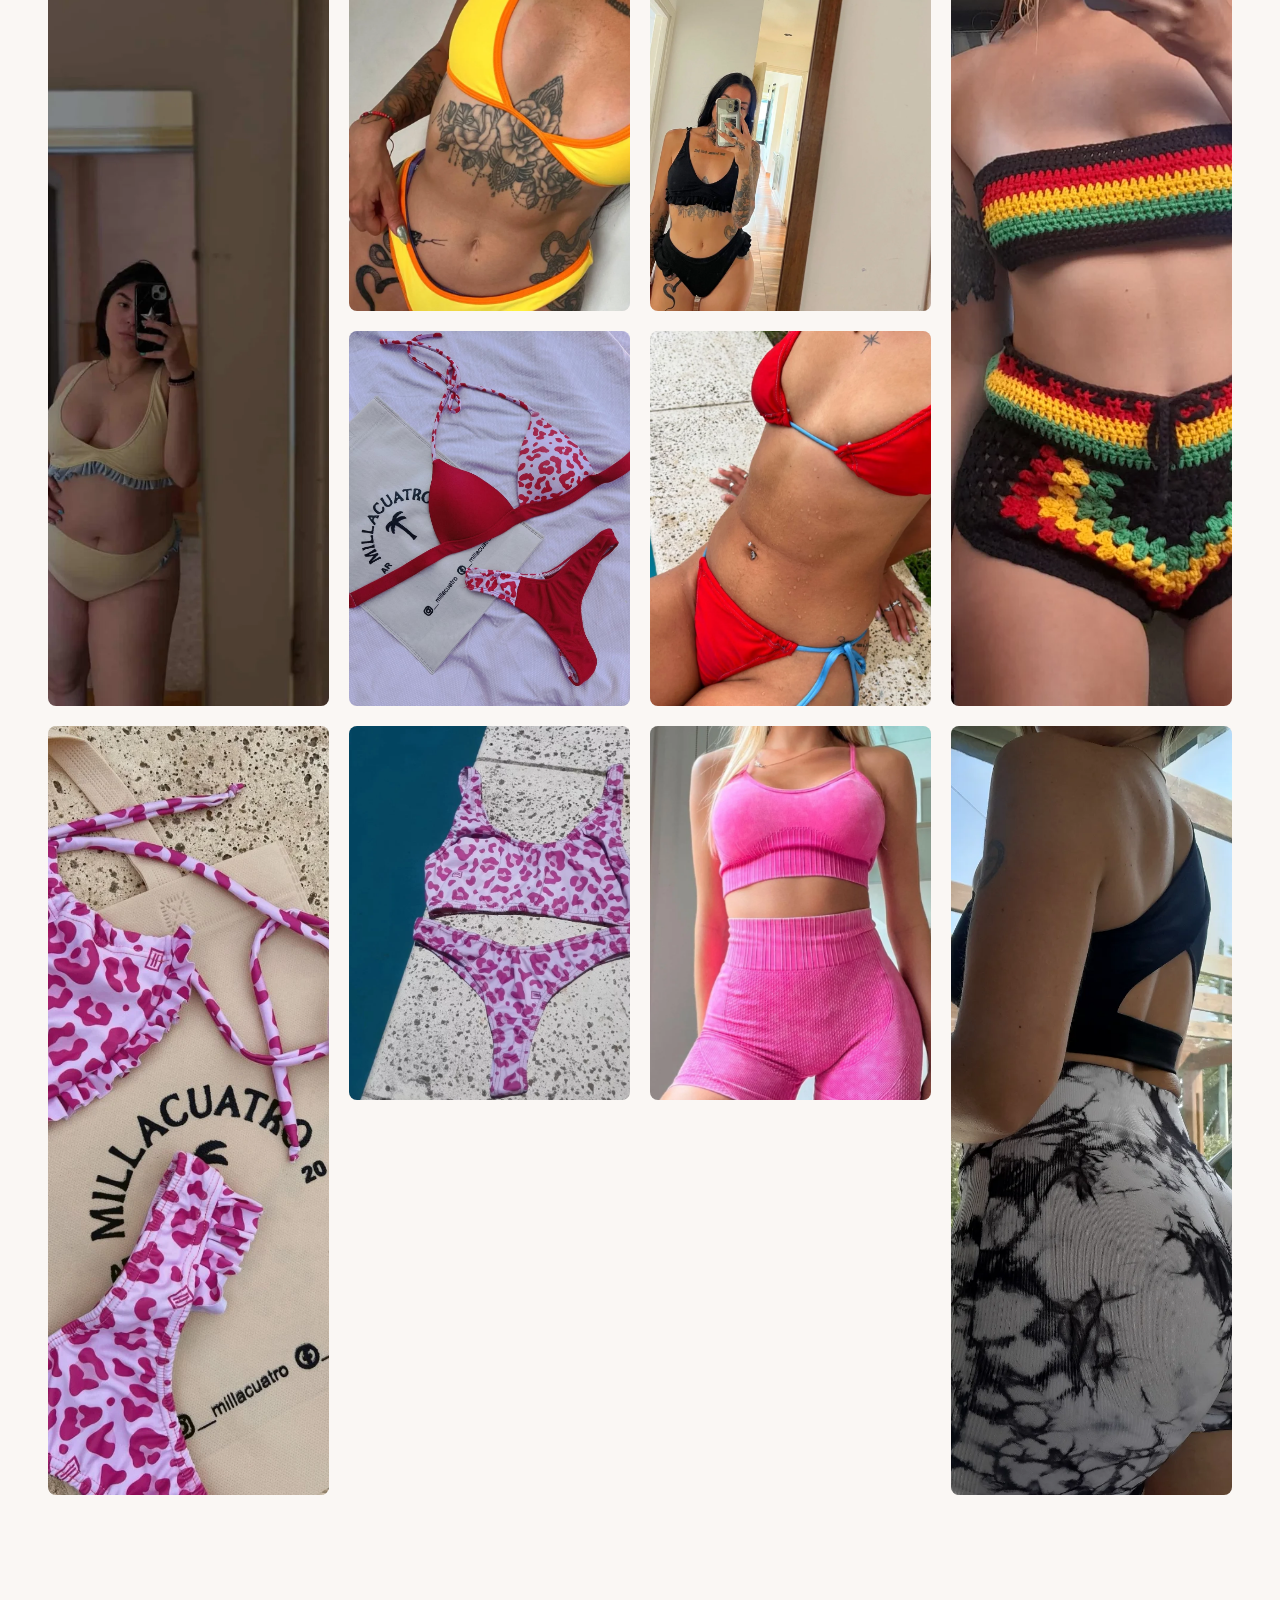
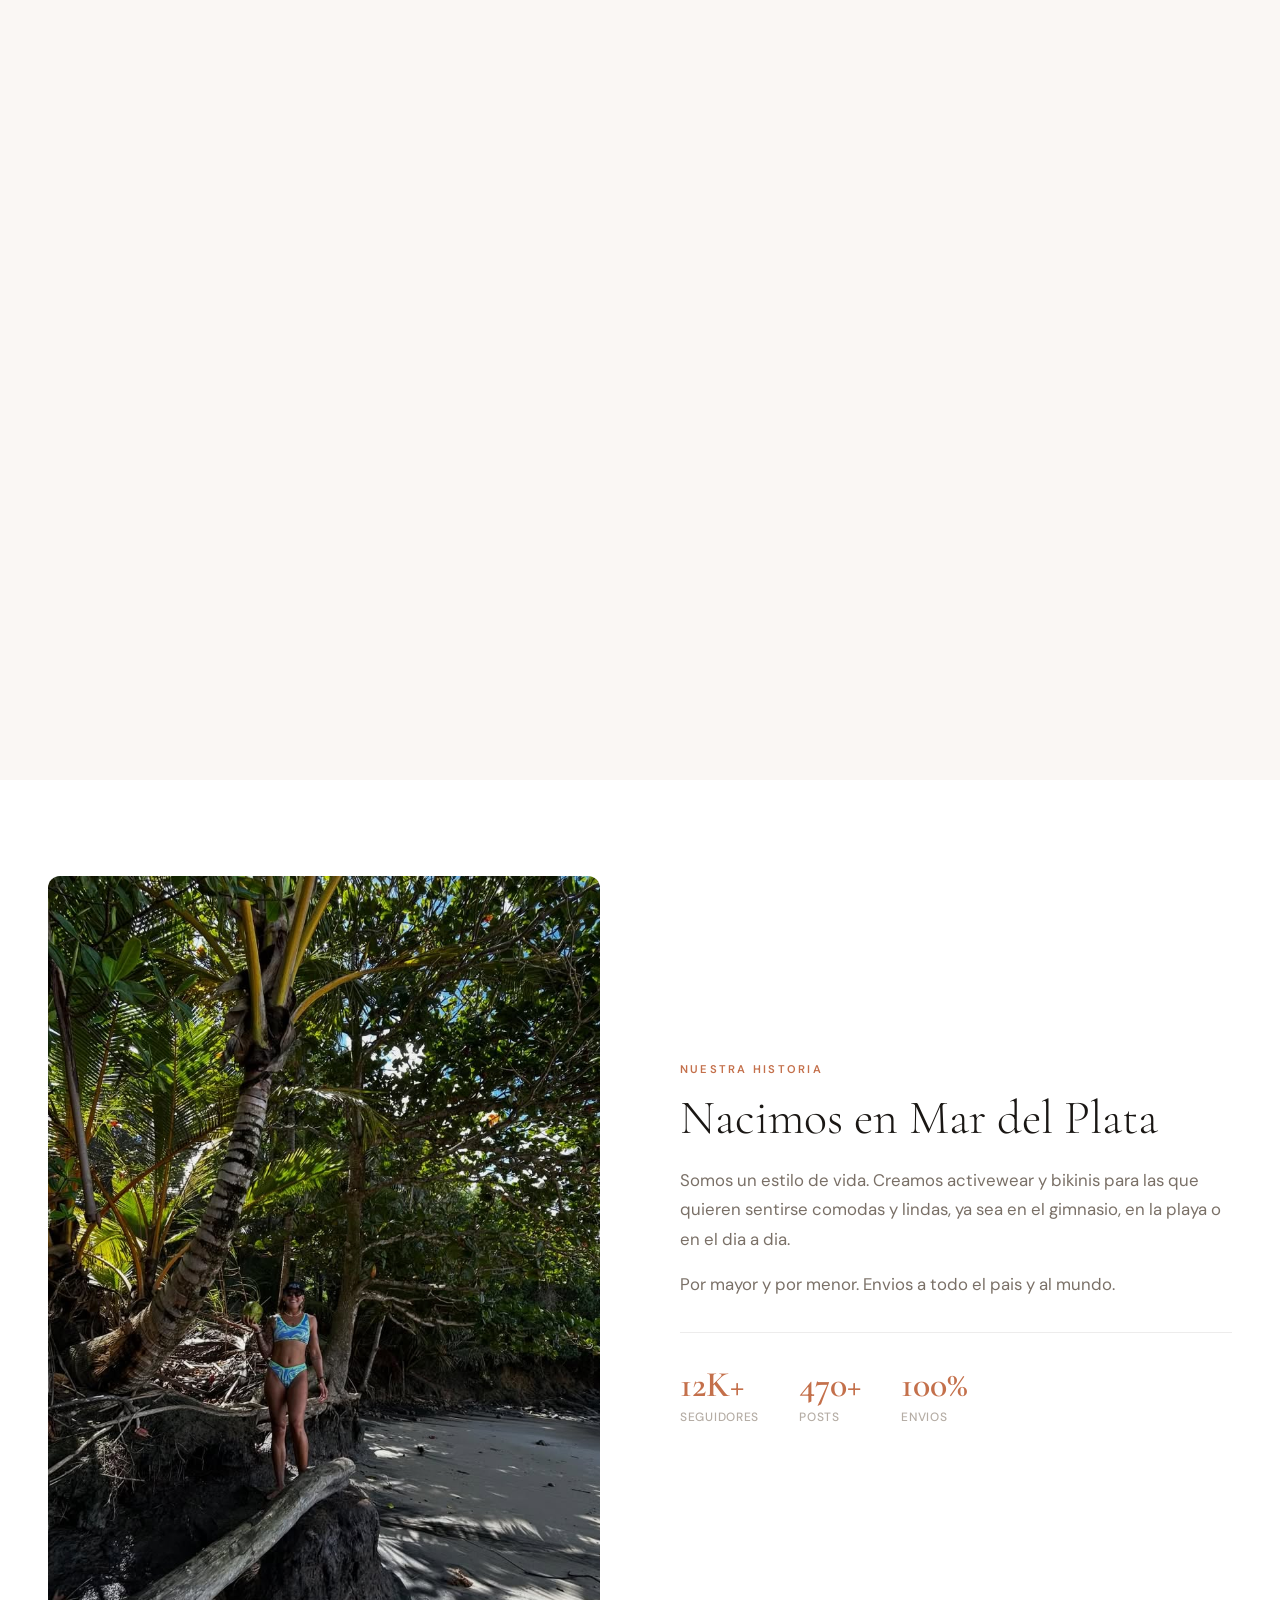
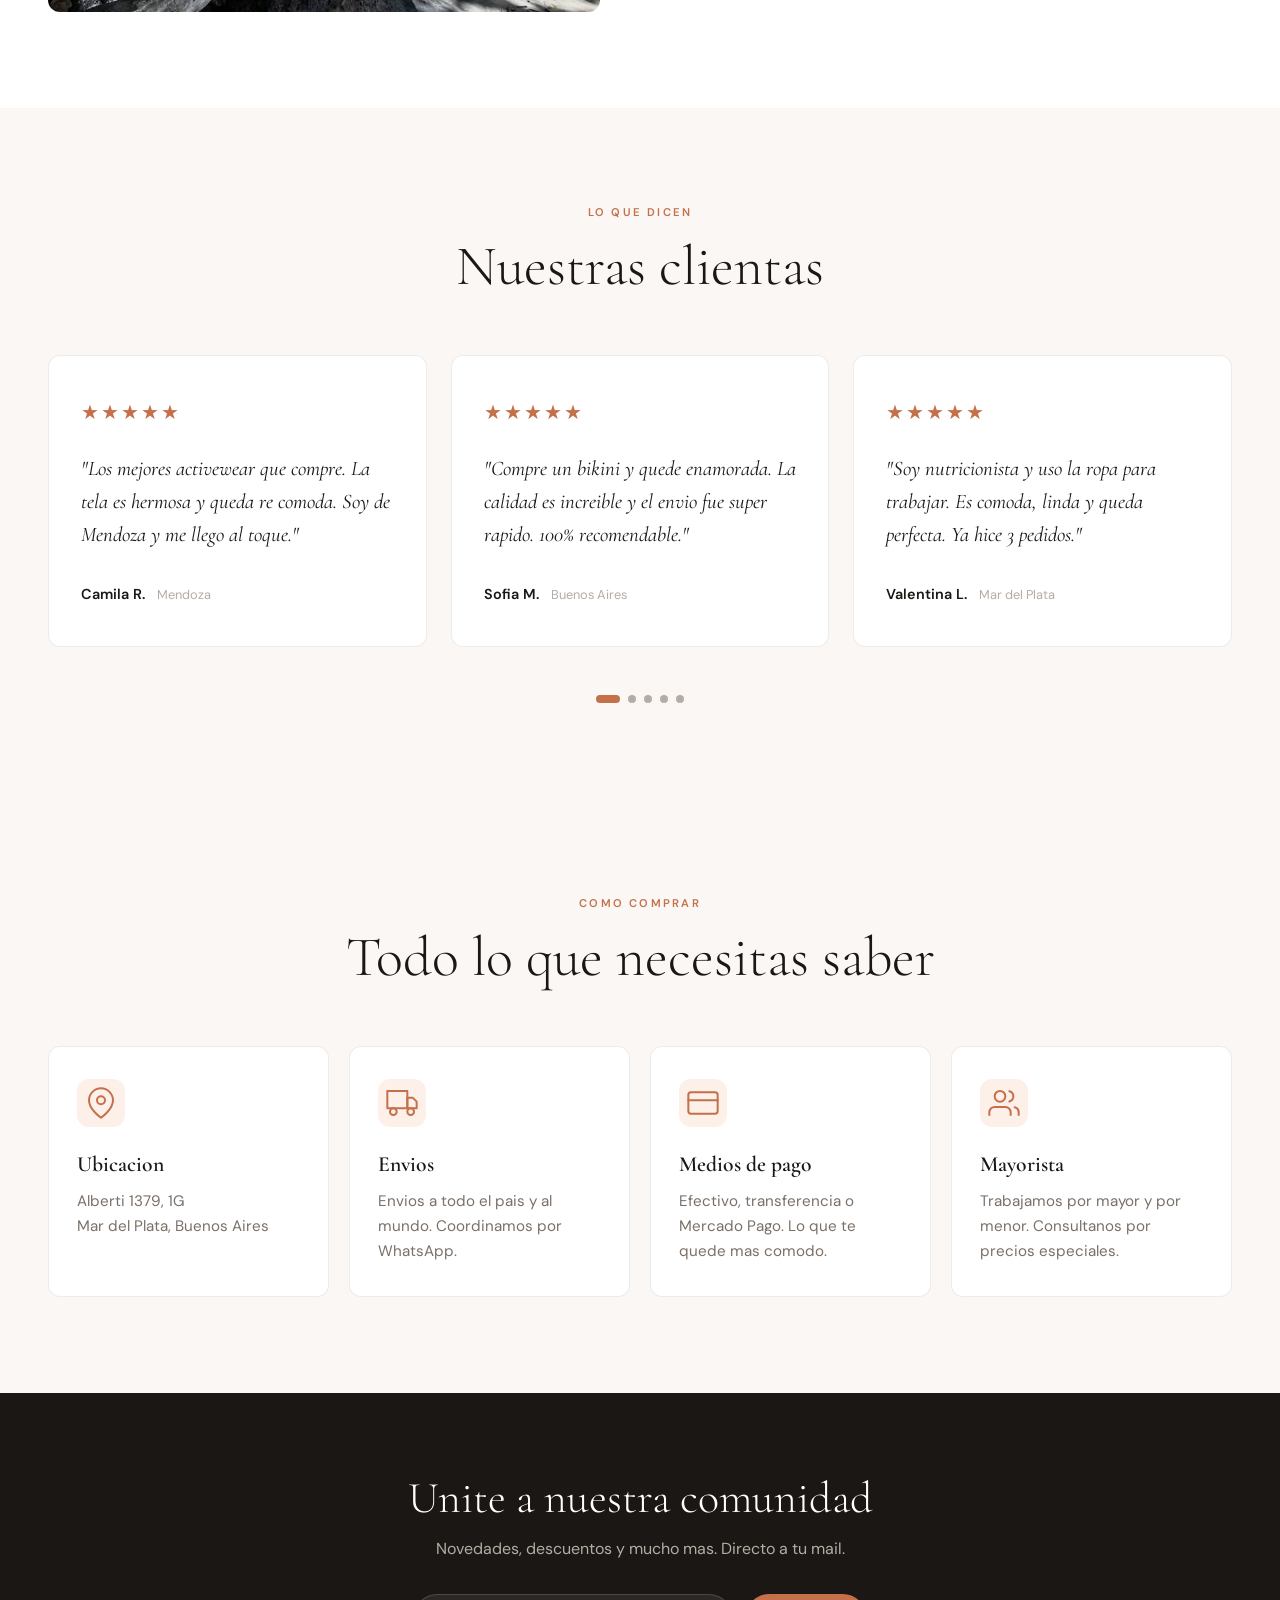
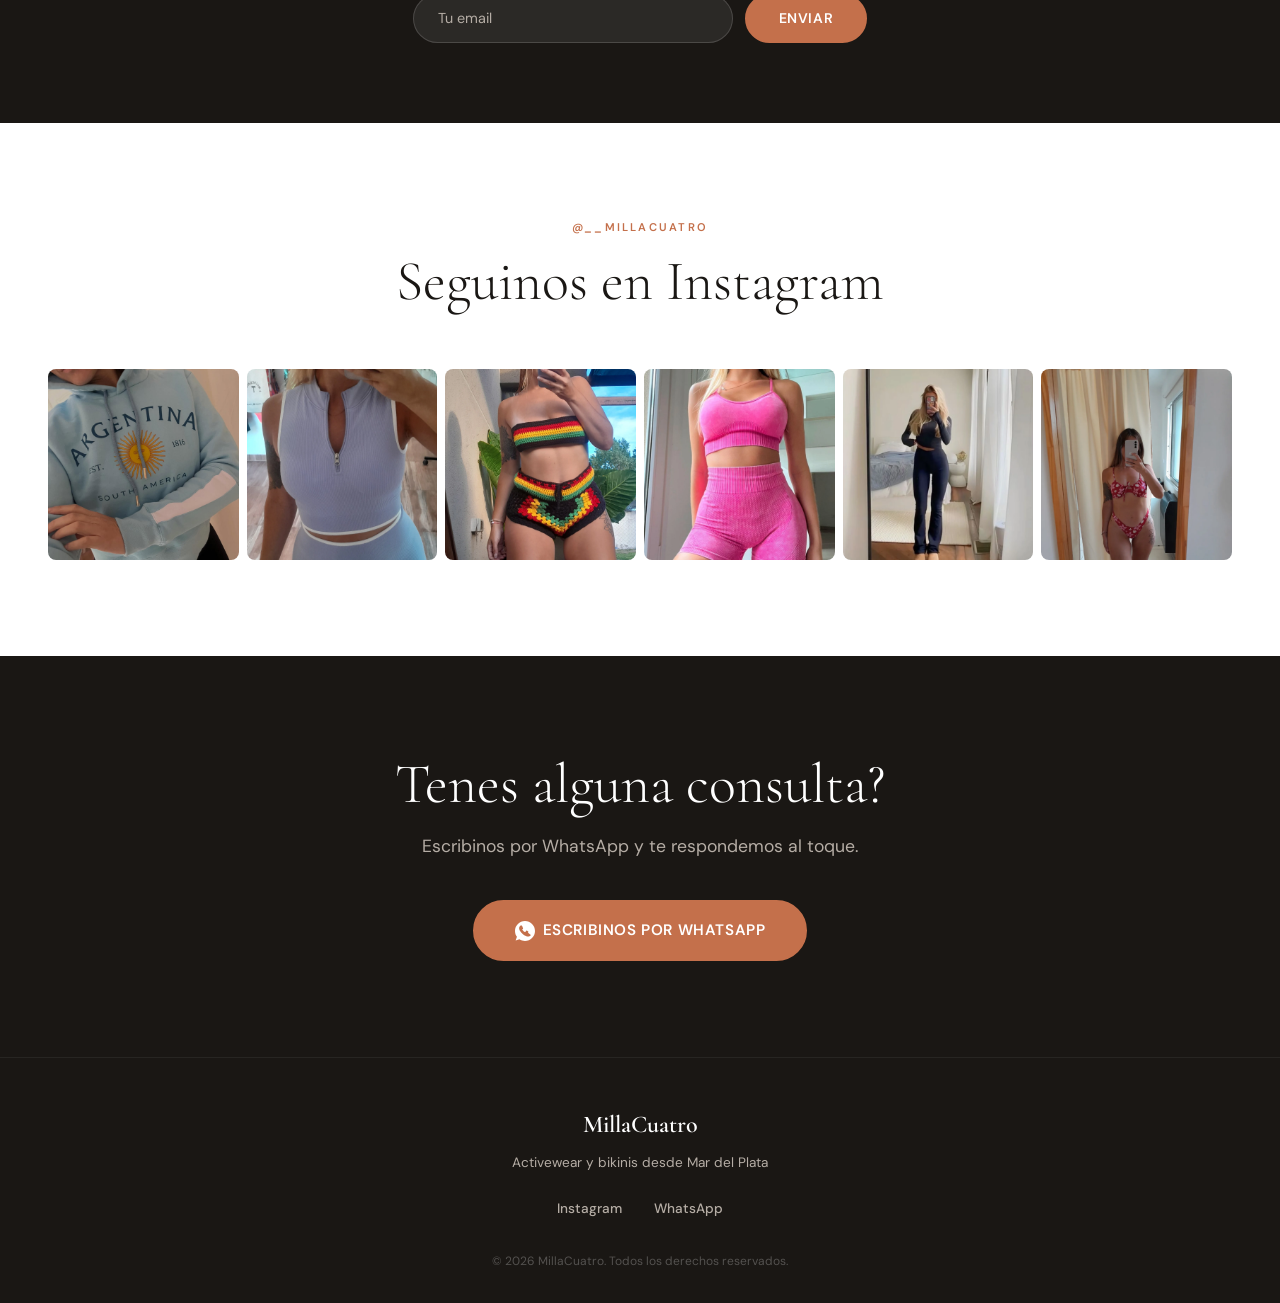
==== commit efca6850: "Add favicon + Open Graph meta tags with logo for sharing and browser tab" ====
--- a/landing/index.html
+++ b/landing/index.html
@@ -5,6 +5,17 @@
     <meta name="viewport" content="width=device-width, initial-scale=1.0">
     <title>MillaCuatro | Activewear y Bikinis en Mar del Plata</title>
     <meta name="description" content="MillaCuatro - Activewear y bikinis en Mar del Plata. Envios a todo el pais. Somos un estilo de vida.">
+    <link rel="icon" type="image/jpeg" href="assets/logo.jpeg">
+    <link rel="apple-touch-icon" href="assets/logo.jpeg">
+    <meta property="og:title" content="MillaCuatro | Activewear y Bikinis en Mar del Plata">
+    <meta property="og:description" content="Activewear y bikinis en Mar del Plata. Envios a todo el pais. Somos un estilo de vida.">
+    <meta property="og:image" content="https://millacuatro.vercel.app/assets/logo.jpeg">
+    <meta property="og:type" content="website">
+    <meta property="og:url" content="https://millacuatro.vercel.app">
+    <meta name="twitter:card" content="summary_large_image">
+    <meta name="twitter:title" content="MillaCuatro | Activewear y Bikinis en Mar del Plata">
+    <meta name="twitter:description" content="Activewear y bikinis en Mar del Plata. Envios a todo el pais.">
+    <meta name="twitter:image" content="https://millacuatro.vercel.app/assets/logo.jpeg">
     <link rel="preconnect" href="https://fonts.googleapis.com">
     <link rel="preconnect" href="https://fonts.gstatic.com" crossorigin>
     <link href="https://fonts.googleapis.com/css2?family=Cormorant+Garamond:ital,wght@0,300;0,400;0,600;0,700;1,300;1,400&family=DM+Sans:ital,wght@0,300;0,400;0,500;0,600;0,700;1,400&display=swap" rel="stylesheet">
